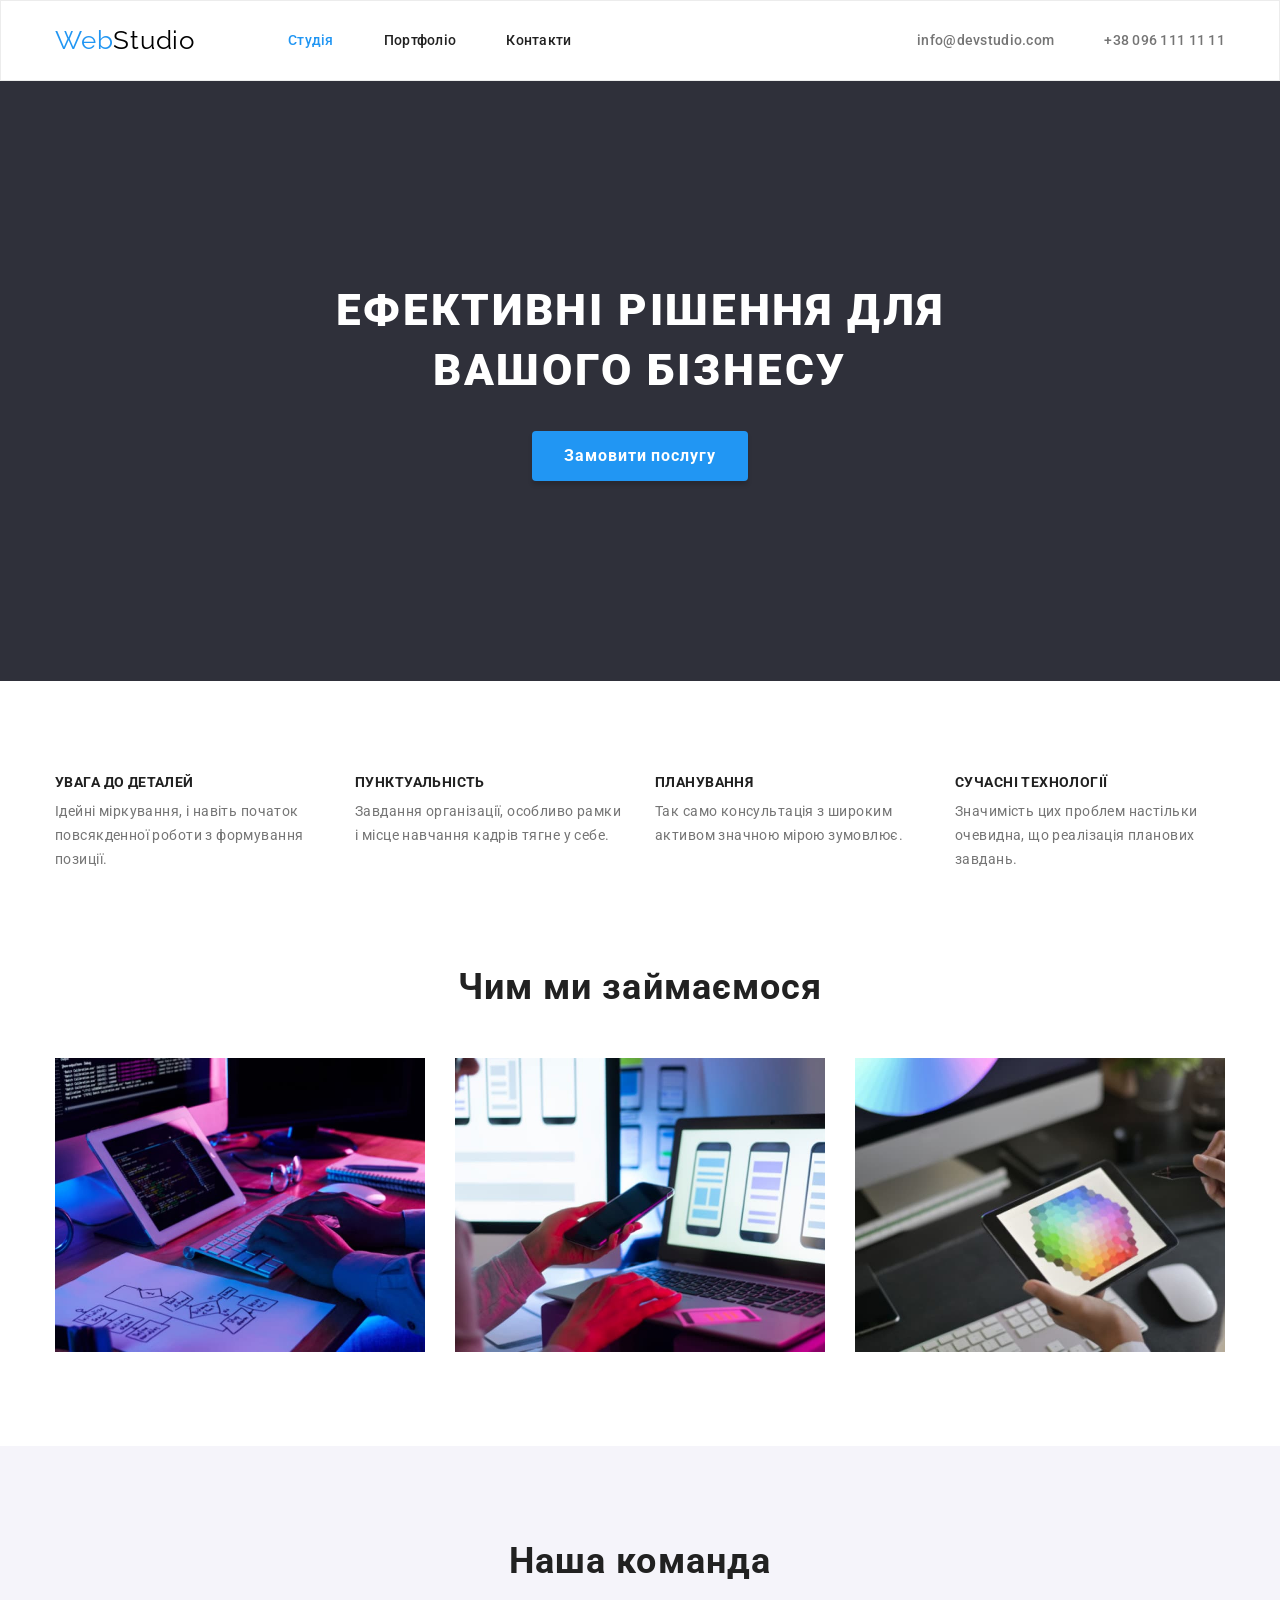
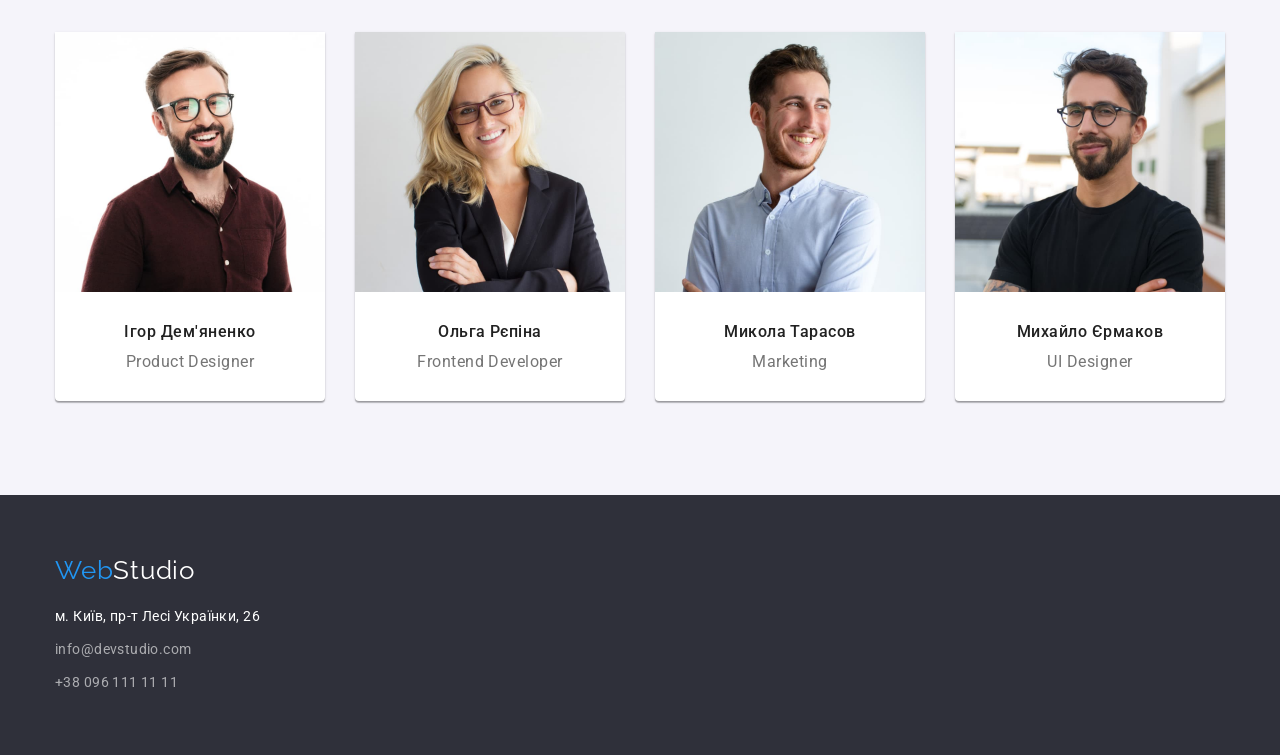
==== index.html @ b90a3a2a "did homework #3" ====
<!DOCTYPE html>
<html lang="uk">
  <head>
    <meta charset="UTF-8" />
    <meta http-equiv="X-UA-Compatible" content="IE=edge" />
    <meta name="viewport" content="width=device-width, initial-scale=1.0" />
    <title>Домашнє завдання #3</title>
    <link
      href="https://fonts.googleapis.com/css2?family=Raleway:wght@700&family=Roboto:wght@400;500;700;900&display=swap"
      rel="stylesheet"
    />
    <link rel="stylesheet" href="https://cdn.jsdelivr.net/npm/modern-normalize@1.1.0/modern-normalize.min.css" />
    <link rel="stylesheet" href="./css/styles.css" />
  </head>

  <body>
    <header class="header">
      <div class="container">
        <nav class="header-nav">
          <a href="./index.html" class="logo"><span class="logo-part">Web</span>Studio</a>
          <ul class="list">
            <li><a href="./index.html" class="link current">Студія</a></li>
            <li><a href="./portfolio.html" class="link">Портфоліо</a></li>
            <li><a href="#" class="link">Контакти</a></li>
          </ul>
        </nav>
        <ul class="header-contacts list">
          <li>
            <a href="mailto:info@devstudio.com" class="link">info@devstudio.com</a>
          </li>
          <li><a href="tel:+380961111111" class="link">+38 096 111 11 11</a></li>
        </ul>
      </div>
    </header>

    <main>
      <section class="hero">
        <h1 class="hero-title">Ефективні рішення для вашого бізнесу</h1>
        <button type="button" class="button">Замовити послугу</button>
      </section>

      <section class="section advantages-block">
        <div class="container">
          <h2 class="section-title visually-hidden">Наші переваги</h2>
          <ul class="list">
            <li>
              <h3 class="title">Увага до деталей</h3>
              <p class="text">Ідейні міркування, і навіть початок повсякденної роботи з формування позиції.</p>
            </li>
            <li>
              <h3 class="title">Пунктуальність</h3>
              <p class="text">Завдання організації, особливо рамки і місце навчання кадрів тягне у себе.</p>
            </li>
            <li>
              <h3 class="title">Планування</h3>
              <p class="text">Так само консультація з широким активом значною мірою зумовлює.</p>
            </li>
            <li>
              <h3 class="title">Сучасні технології</h3>
              <p class="text">Значимість цих проблем настільки очевидна, що реалізація планових завдань.</p>
            </li>
          </ul>
        </div>
      </section>

      <section class="section work-examples">
        <div class="container">
          <h2 class="section-title">Чим ми займаємося</h2>
          <ul class="list">
            <li>
              <img src="./images/image1.jpg" alt="Програміст працює за своїм робочим столом" width="370" />
            </li>
            <li>
              <img
                src="./images/image2.jpg"
                alt="Дизайнер мобільних додатків розробляє мобільний інтерфейс"
                width="370"
              />
            </li>
            <li>
              <img src="./images/image3.jpg" alt="Веб дизайнер працює з палітрою кольорів" width="370" />
            </li>
          </ul>
        </div>
      </section>

      <section class="section team-block">
        <div class="container">
          <h2 class="section-title">Наша команда</h2>
          <ul class="list">
            <li class="block">
              <img src="./images/image4.jpg" alt="Усміхнений чоловік в окулярах" width="270" />
              <h3 class="title">Ігор Дем'яненко</h3>
              <p class="text" lang="en">Product Designer</p>
            </li>
            <li class="block">
              <img src="./images/image5.jpg" alt="Усміхнена жінка в окулярах" width="270" />
              <h3 class="title">Ольга Рєпіна</h3>
              <p class="text" lang="en">Frontend Developer</p>
            </li>
            <li class="block">
              <img src="./images/image6.jpg" alt="Усміхнений чоловік" width="270" />
              <h3 class="title">Микола Тарасов</h3>
              <p class="text" lang="en">Marketing</p>
            </li>
            <li class="block">
              <img src="./images/image7.jpg" alt="Усміхнений чоловік в окулярах" width="270" />
              <h3 class="title">Михайло Єрмаков</h3>
              <p class="text" lang="en">UI Designer</p>
            </li>
          </ul>
        </div>
      </section>
    </main>

    <footer class="footer">
      <div class="container">
        <a href="./index.html" class="logo"><span class="logo-part">Web</span>Studio</a>
        <address>
          <ul class="footer-contacts list">
            <li class="item">
              <a
                href="https://goo.gl/maps/CPtrU1FHBa2aNyZL9"
                target="_blank"
                rel="noopener noreferrer nofollow"
                class="link location"
                >м. Київ, пр-т Лесі Українки, 26</a
              >
            </li>
            <li class="item">
              <a href="mailto:info@devstudio.com" class="link">info@devstudio.com</a>
            </li>
            <li class="item">
              <a href="tel:+380961111111" class="link">+38 096 111 11 11</a>
            </li>
          </ul>
        </address>
      </div>
    </footer>
  </body>
</html>
---- css/styles.css ----
/* 
font-family: 'Raleway', sans-serif;
font-family: 'Roboto', sans-serif;
*/

/* main section */

:root {
  --primary-txt-color: #757575;
  --secondary-txt-color: #212121;
  --tertiary-txt-color: #ffffff;
  --special-txt-color: rgba(255, 255, 255, 0.6);
  --accent-color: #2196f3;
  --logo-color: #000000;
  --primary-bkgd-color: #ffffff;
  --secondary-bkgd-color: #2f303a;
  --tertiary-bkgd-color: #f5f4fa;
}

p,
h1,
h2,
h3,
h4,
h5,
h6 {
  margin: 0;
}
ul,
ol {
  margin: 0;
  padding-left: 0;
}

address {
  font-style: normal;
}

img {
  display: block;
}

body {
  color: var(--primary-txt-color);
  background-color: var(--primary-bkgd-color);
  font-family: "Roboto", sans-serif;
}

.container {
  width: 1200px;
  padding-left: 15px;
  padding-right: 15px;
  margin: 0 auto;
  /* outline: 2px solid red; */
}

.list {
  list-style: none;
}

.visually-hidden {
  position: absolute;
  white-space: nowrap;
  width: 1px;
  height: 1px;
  overflow: hidden;
  border: 0;
  padding: 0;
  clip: rect(0 0 0 0);
  clip-path: inset(50%);
  margin: -1px;
}

/* header */

.header {
  padding-top: 24px;
  padding-bottom: 24px;
  border: 1px solid #ececec;
}

.header .container {
  display: flex;
  justify-content: space-between;
  align-items: center;
}

.header-nav {
  display: flex;
  align-items: center;
}

.header-nav .list {
  display: flex;
  gap: 50px;
}

.header-contacts {
  display: flex;
  gap: 50px;
}

.header .logo {
  color: var(--logo-color);
  margin-right: 93px;
}

.header .link {
  font-weight: 500;
  font-size: 14px;
  line-height: 1.14;
  letter-spacing: 0.02em;
}

.header-contacts .link {
  color: var(--primary-txt-color);
}

/* index.html main */

.section-title {
  color: var(--secondary-txt-color);
  font-weight: 700;
  font-size: 36px;
  line-height: 1.17;
  text-align: center;
  letter-spacing: 0.03em;
}

/* hero */

.hero {
  background-color: var(--secondary-bkgd-color);
  text-align: center;
  padding: 200px 15px;
}

.hero-title {
  color: var(--tertiary-txt-color);
  font-weight: 900;
  font-size: 44px;
  line-height: 1.36;
  letter-spacing: 0.06em;
  text-transform: uppercase;
  width: 696px;
  margin: 0 auto 30px;
}

.hero .button {
  color: var(--tertiary-txt-color);
  background-color: var(--accent-color);
  font-weight: 700;
  font-size: 16px;
  line-height: 1.87;
  letter-spacing: 0.06em;
  box-shadow: 0px 4px 4px rgba(0, 0, 0, 0.15);
  padding: 10px 32px;
}

/* advantages */

.advantages-block {
  padding: 94px 0;
}

.advantages-block .list {
  display: flex;
  justify-content: space-between;
}

.advantages-block .title {
  color: var(--secondary-txt-color);
  font-weight: 700;
  font-size: 14px;
  line-height: 1.14;
  letter-spacing: 0.03em;
  text-transform: uppercase;
  margin-bottom: 10px;
}

.advantages-block .text {
  font-size: 14px;
  line-height: 1.71;
  letter-spacing: 0.03em;
  width: 270px;
}

/* work-examles */

.work-examples {
  padding-bottom: 94px;
}

.work-examples .section-title {
  margin-bottom: 50px;
}

.work-examples .list {
  display: flex;
  gap: 30px;
}

/* team-block */

.team-block {
  background-color: var(--tertiary-bkgd-color);
  padding: 94px 0;
}

.team-block .section-title {
  margin-bottom: 50px;
}

.team-block .list {
  display: flex;
  gap: 30px;
}

.team-block img {
  margin-bottom: 30px;
}

.team-block .block {
  background-color: var(--primary-bkgd-color);
  box-shadow: 0px 1px 3px rgba(0, 0, 0, 0.12), 0px 1px 1px rgba(0, 0, 0, 0.14), 0px 2px 1px rgba(0, 0, 0, 0.2);
  border-radius: 0px 0px 4px 4px;
  padding-bottom: 30px;
}

.team-block .title {
  color: var(--secondary-txt-color);
  font-weight: 500;
  font-size: 16px;
  line-height: 1.19;
  text-align: center;
  letter-spacing: 0.03em;
  margin-bottom: 10px;
}

.team-block .text {
  font-size: 16px;
  line-height: 1.19;
  text-align: center;
  letter-spacing: 0.03em;
}

/* portfolio.html main */

.portfolio {
  padding: 94px 0;
}

.portfolio .portfolio-filter {
  display: flex;
  justify-content: center;
  gap: 8px;
  margin-bottom: 50px;
}

.portfolio-filter .button {
  font-weight: 500;
  font-size: 16px;
  line-height: 1.6;
  text-align: center;
  letter-spacing: 0.03em;
  padding: 6px 22px;
}

.portfolio-filter .current {
  padding: 6px 25px;
}

.portfolio-filter .current,
.portfolio-filter .button:focus,
.portfolio-filter .button:hover {
  box-shadow: 0px 3px 1px rgba(0, 0, 0, 0.1), 0px 1px 2px rgba(0, 0, 0, 0.08), 0px 2px 2px rgba(0, 0, 0, 0.12);
}

.projects-list {
  display: flex;
  flex-wrap: wrap;
  gap: 30px;
}

.projects-list .card-bottom {
  padding: 20px 24px;
  border-right: 1px solid #eeeeee;
  border-bottom: 1px solid #eeeeee;
  border-left: 1px solid #eeeeee;
}

.projects-list .title {
  color: var(--secondary-txt-color);
  font-weight: 700;
  font-size: 18px;
  line-height: 2;
  letter-spacing: 0.06em;
  margin-bottom: 4px;
}

.projects-list .text {
  font-size: 16px;
  line-height: 1.87;
  letter-spacing: 0.03em;
}

/* footer */

.footer {
  padding: 60px 0;
  background-color: #2f303a;
}

.footer .logo {
  display: inline-block;
  color: var(--tertiary-txt-color);
  margin-bottom: 20px;
}

.footer-contacts .item:not(:last-child) {
  margin-bottom: 9px;
}

.footer-contacts .link {
  color: var(--special-txt-color);
  font-size: 14px;
  line-height: 1.71;
  letter-spacing: 0.03em;
}

.link.location {
  color: var(--tertiary-txt-color);
}

/* links */

.link {
  color: var(--secondary-txt-color);
  text-decoration: none;
}

.link:hover,
.link:focus,
.link.current {
  color: var(--accent-color);
}

/* logo */

.logo {
  font-family: "Raleway", sans-serif;
  text-decoration: none;
  font-size: 26px;
  line-height: 1.19;
  letter-spacing: 0.03em;
}

.logo-part {
  color: var(--accent-color);
}

/* buttons */

.button {
  font-family: "Roboto", sans-serif;
  color: var(--secondary-txt-color);
  background-color: var(--tertiary-bkgd-color);
  border-style: none;
  cursor: pointer;
  border-radius: 4px;
}

.button:hover,
.button:focus,
.button.current {
  color: var(--tertiary-txt-color);
  background-color: var(--accent-color);
}
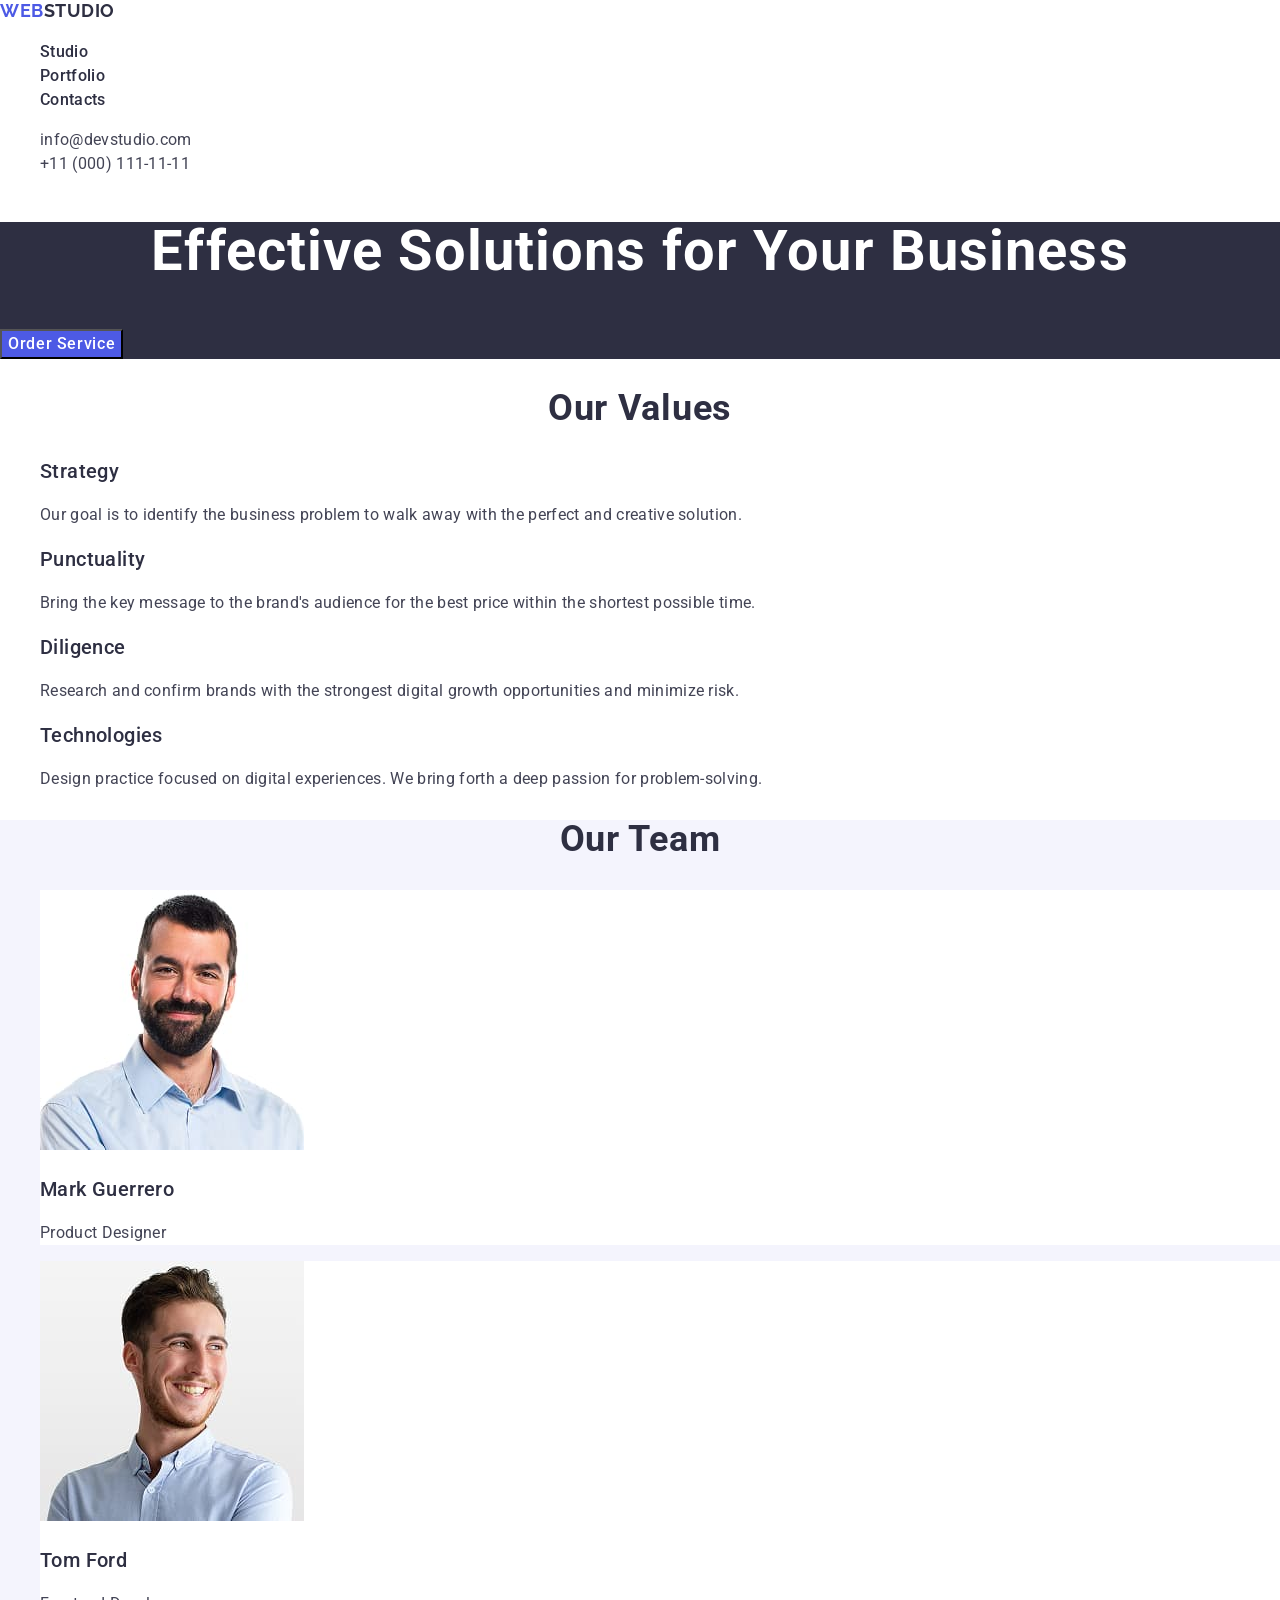
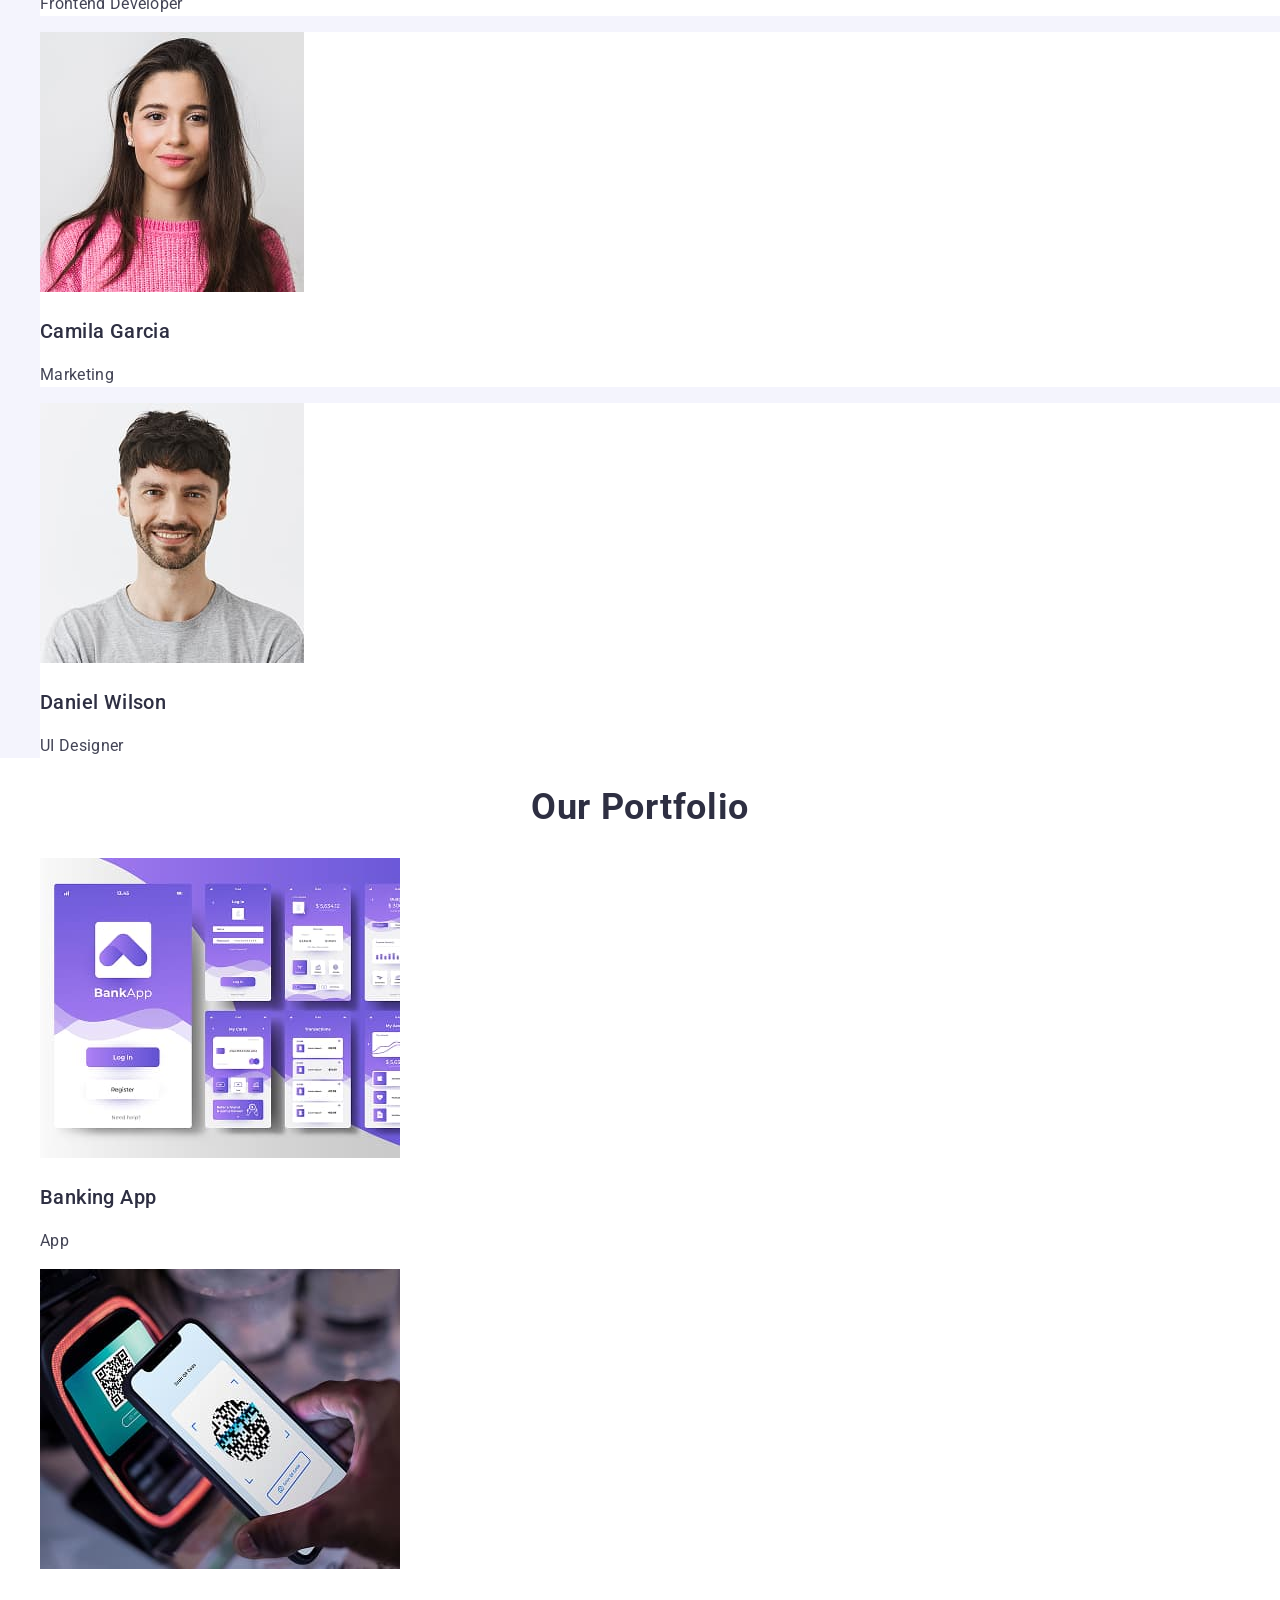
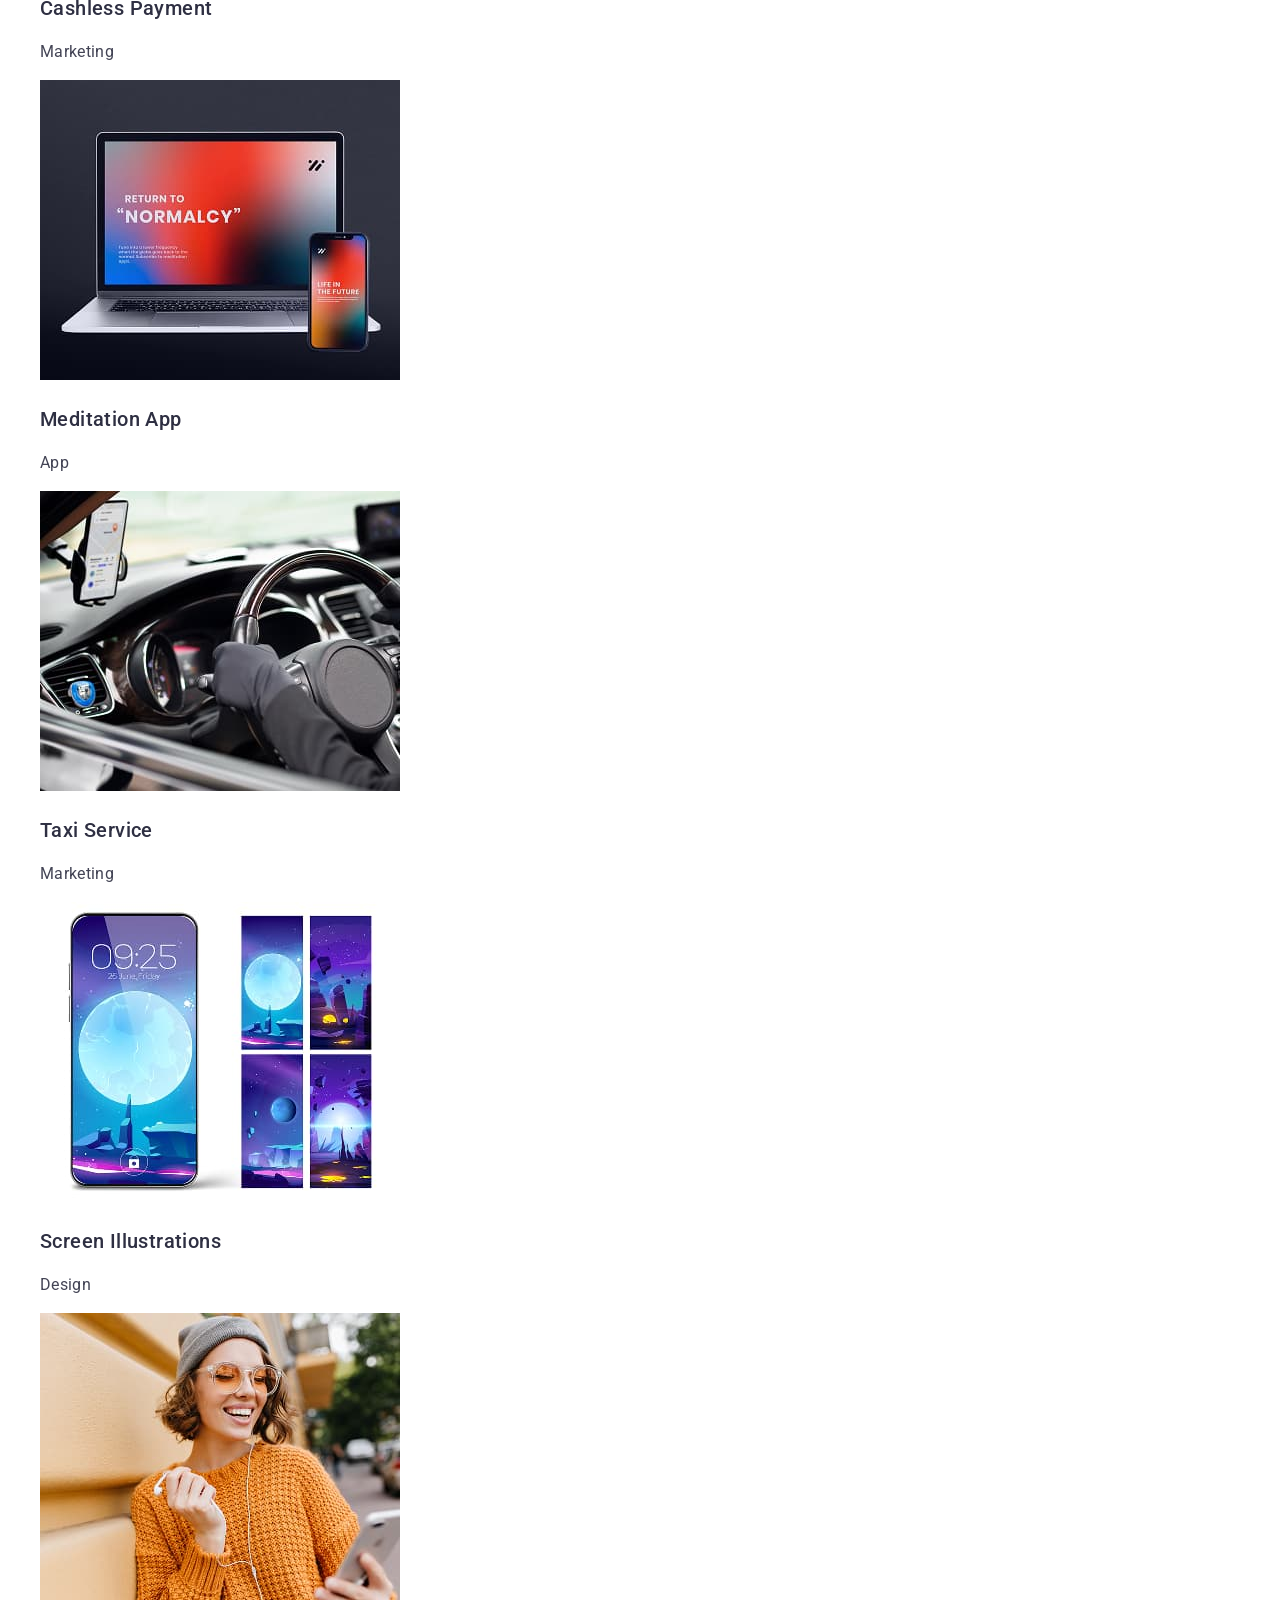
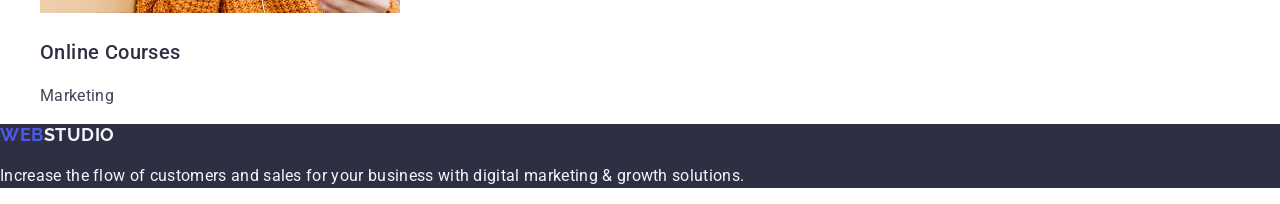
==== commit 91a29dd1: "clone hw-02" ====
--- a/index.html
+++ b/index.html
@@ -1,141 +1,134 @@
 <!DOCTYPE html>
-<html lang="uk">
-  <head>
-    <meta charset="UTF-8" />
-    <meta http-equiv="X-UA-Compatible" content="IE=edge" />
-    <meta name="viewport" content="width=device-width, initial-scale=1.0" />
-    <title>Домашнє завдання #3</title>
-    <link
-      href="https://fonts.googleapis.com/css2?family=Raleway:wght@700&family=Roboto:wght@400;500;700;900&display=swap"
-      rel="stylesheet"
-    />
-    <link rel="stylesheet" href="https://cdn.jsdelivr.net/npm/modern-normalize@1.1.0/modern-normalize.min.css" />
-    <link rel="stylesheet" href="./css/styles.css" />
-  </head>
+<html lang="en">
+<head>
+    <meta charset="UTF-8">
+    <meta name="viewport" content="width=device-width, initial-scale=1.0">
+    <link rel="preconnect" href="https://fonts.googleapis.com">
+    <link rel="preconnect" href="https://fonts.gstatic.com" crossorigin>
+    <link href="https://fonts.googleapis.com/css2?family=Raleway:wght@700&family=Roboto:wght@100..900&display=swap" rel="stylesheet">
+    <link rel="stylesheet" href="https://cdnjs.cloudflare.com/ajax/libs/modern-normalize/1.1.0/modern-normalize.min.css">
+    <link rel="stylesheet" href="./css/styles.css">
+    <title>Homework #1</title>
+</head>
+<body>
 
-  <body>
     <header class="header">
-      <div class="container">
         <nav class="header-nav">
-          <a href="./index.html" class="logo"><span class="logo-part">Web</span>Studio</a>
-          <ul class="list">
-            <li><a href="./index.html" class="link current">Студія</a></li>
-            <li><a href="./portfolio.html" class="link">Портфоліо</a></li>
-            <li><a href="#" class="link">Контакти</a></li>
-          </ul>
+            <a href="./index.html" class="logo">Web<span class="logo-span">Studio</span></a>
+            <ul class="list">
+                <li class="list-item"><a href="./index.html" class="link">Studio</a></li>
+                <li class="list-item"><a href="" class="link">Portfolio</a></li>
+                <li class="list-item"><a href="" class="link">Contacts</a></li>
+            </ul>
         </nav>
-        <ul class="header-contacts list">
-          <li>
-            <a href="mailto:info@devstudio.com" class="link">info@devstudio.com</a>
-          </li>
-          <li><a href="tel:+380961111111" class="link">+38 096 111 11 11</a></li>
-        </ul>
-      </div>
+        <address class="header-address">
+            <ul class="list">
+                <li class="list-item"><a href="mailto:info@devstudio.com" class="link">info@devstudio.com</a></li>
+                <li class="list-item"><a href="tel:+110001111111" class="link">+11 (000) 111-11-11</a></li>
+            </ul>
+        </address>
     </header>
 
+
     <main>
-      <section class="hero">
-        <h1 class="hero-title">Ефективні рішення для вашого бізнесу</h1>
-        <button type="button" class="button">Замовити послугу</button>
-      </section>
 
-      <section class="section advantages-block">
-        <div class="container">
-          <h2 class="section-title visually-hidden">Наші переваги</h2>
-          <ul class="list">
-            <li>
-              <h3 class="title">Увага до деталей</h3>
-              <p class="text">Ідейні міркування, і навіть початок повсякденної роботи з формування позиції.</p>
-            </li>
-            <li>
-              <h3 class="title">Пунктуальність</h3>
-              <p class="text">Завдання організації, особливо рамки і місце навчання кадрів тягне у себе.</p>
-            </li>
-            <li>
-              <h3 class="title">Планування</h3>
-              <p class="text">Так само консультація з широким активом значною мірою зумовлює.</p>
-            </li>
-            <li>
-              <h3 class="title">Сучасні технології</h3>
-              <p class="text">Значимість цих проблем настільки очевидна, що реалізація планових завдань.</p>
-            </li>
-          </ul>
-        </div>
-      </section>
+        <section class="order-section">
+            <h1 class="main-title">Effective Solutions for Your Business</h1>
+            <button type="button" class="button">Order Service</button>
+        </section>
 
-      <section class="section work-examples">
-        <div class="container">
-          <h2 class="section-title">Чим ми займаємося</h2>
-          <ul class="list">
-            <li>
-              <img src="./images/image1.jpg" alt="Програміст працює за своїм робочим столом" width="370" />
-            </li>
-            <li>
-              <img
-                src="./images/image2.jpg"
-                alt="Дизайнер мобільних додатків розробляє мобільний інтерфейс"
-                width="370"
-              />
-            </li>
-            <li>
-              <img src="./images/image3.jpg" alt="Веб дизайнер працює з палітрою кольорів" width="370" />
-            </li>
-          </ul>
-        </div>
-      </section>
+        <section class="values-section">
+            <!-- will be hidden later -->
+            <h2 class="section-title">Our Values</h2>
+            <ul class="list">
+                <li class="list-item">
+                    <h3 class="sub-title">Strategy</h3>
+                    <p class="text">Our goal is to identify the business problem to walk away with the perfect and creative solution.</p>
+                </li>
+                <li class="list-item">
+                    <h3 class="sub-title">Punctuality</h3>
+                    <p class="text">Bring the key message to the brand's audience for the best price within the shortest possible time.</p>
+                </li>
+                <li class="list-item">
+                    <h3 class="sub-title">Diligence</h3>
+                    <p class="text">Research and confirm brands with the strongest digital growth opportunities and minimize risk.</p>
+                </li>
+                <li class="list-item">
+                    <h3 class="sub-title">Technologies</h3>
+                    <p class="text">Design practice focused on digital experiences. We bring forth a deep passion for problem-solving.</p>
+                </li>
+            </ul>
+        </section>
 
-      <section class="section team-block">
-        <div class="container">
-          <h2 class="section-title">Наша команда</h2>
-          <ul class="list">
-            <li class="block">
-              <img src="./images/image4.jpg" alt="Усміхнений чоловік в окулярах" width="270" />
-              <h3 class="title">Ігор Дем'яненко</h3>
-              <p class="text" lang="en">Product Designer</p>
-            </li>
-            <li class="block">
-              <img src="./images/image5.jpg" alt="Усміхнена жінка в окулярах" width="270" />
-              <h3 class="title">Ольга Рєпіна</h3>
-              <p class="text" lang="en">Frontend Developer</p>
-            </li>
-            <li class="block">
-              <img src="./images/image6.jpg" alt="Усміхнений чоловік" width="270" />
-              <h3 class="title">Микола Тарасов</h3>
-              <p class="text" lang="en">Marketing</p>
-            </li>
-            <li class="block">
-              <img src="./images/image7.jpg" alt="Усміхнений чоловік в окулярах" width="270" />
-              <h3 class="title">Михайло Єрмаков</h3>
-              <p class="text" lang="en">UI Designer</p>
-            </li>
-          </ul>
-        </div>
-      </section>
+        <section class="team-section">
+            <h2 class="section-title">Our Team</h2>
+            <ul class="list">
+                <li class="list-item">
+                    <img src="./images/mark-guerrero.jpg" alt="Mark Guerrero, Product Designer of the team" width="264">
+                    <h3 class="sub-title">Mark Guerrero</h3>
+                    <p class="text">Product Designer</p>
+                </li>
+                <li class="list-item">
+                    <img src="./images/tom-ford.jpg" alt="Tom Ford, Frontend Developer, smiling" width="264">
+                    <h3 class="sub-title">Tom Ford</h3>
+                    <p class="text">Frontend Developer</p>
+                </li>
+                <li class="list-item">
+                    <img src="./images/camila-garcia.jpg" alt="Camila Garcia, Marketing Specialist, wearing a pink sweater" width="264">
+                    <h3 class="sub-title">Camila Garcia</h3>
+                    <p class="text">Marketing</p>
+                </li>
+                <li class="list-item">
+                    <img src="./images/daniel-wilson.jpg" alt="Daniel Wilson, UI Designer, with short hair and a beard" width="264">
+                    <h3 class="sub-title">Daniel Wilson</h3>
+                    <p class="text">UI Designer</p>
+                </li>
+            </ul>
+        </section>
+
+        <section class="portfolio-section">
+            <h2 class="section-title">Our Portfolio</h2>
+            <ul class="list">
+                <li class="list-item">
+                    <img src="./images/banking-app.jpg" alt="Mobile banking app interface in purple tones" width="360">
+                    <h3 class="sub-title">Banking App</h3>
+                    <p class="text">App</p>
+                </li>
+                <li class="list-item">
+                    <img src="./images/cashless-payment.jpg" alt="Person making a payment using a QR code on a smartphone" width="360">
+                    <h3 class="sub-title">Cashless Payment</h3>
+                    <p class="text">Marketing</p>
+                </li>
+                <li class="list-item">
+                    <img src="./images/meditation-app.jpg" alt="Laptop and smartphone displaying a meditation app screen" width="360">
+                    <h3 class="sub-title">Meditation App</h3>
+                    <p class="text">App</p>
+                </li>
+                <li class="list-item">
+                    <img src="./images/taxi-service.jpg" alt="Gloved hand holding a car steering wheel with navigation on" width="360">
+                    <h3 class="sub-title">Taxi Service</h3>
+                    <p class="text">Marketing</p>
+                </li>
+                <li class="list-item">
+                    <img src="./images/screen-illustrations.jpg" alt="Futuristic moon-themed illustration on a smartphone screen" width="360">
+                    <h3 class="sub-title">Screen Illustrations</h3>
+                    <p class="text">Design</p>
+                </li>
+                <li class="list-item">
+                    <img src="./images/online-courses.jpg" alt="Smiling woman in glasses and a beanie listening to an online course outdoors" width="360">
+                    <h3 class="sub-title">Online Courses</h3>
+                    <p class="text">Marketing</p>
+                </li>
+            </ul>
+        </section>
+
     </main>
 
+
     <footer class="footer">
-      <div class="container">
-        <a href="./index.html" class="logo"><span class="logo-part">Web</span>Studio</a>
-        <address>
-          <ul class="footer-contacts list">
-            <li class="item">
-              <a
-                href="https://goo.gl/maps/CPtrU1FHBa2aNyZL9"
-                target="_blank"
-                rel="noopener noreferrer nofollow"
-                class="link location"
-                >м. Київ, пр-т Лесі Українки, 26</a
-              >
-            </li>
-            <li class="item">
-              <a href="mailto:info@devstudio.com" class="link">info@devstudio.com</a>
-            </li>
-            <li class="item">
-              <a href="tel:+380961111111" class="link">+38 096 111 11 11</a>
-            </li>
-          </ul>
-        </address>
-      </div>
+        <a href="./index.html" class="logo">Web<span class="logo-span">Studio</span></a>
+        <p class="text">Increase the flow of customers and sales for your business with digital marketing & growth solutions.</p>
     </footer>
-  </body>
-</html>
+
+</body>
+</html>
--- a/css/styles.css
+++ b/css/styles.css
@@ -1,378 +1,129 @@
-/* 
-font-family: 'Raleway', sans-serif;
-font-family: 'Roboto', sans-serif;
-*/
-
-/* main section */
-
 :root {
-  --primary-txt-color: #757575;
-  --secondary-txt-color: #212121;
-  --tertiary-txt-color: #ffffff;
-  --special-txt-color: rgba(255, 255, 255, 0.6);
-  --accent-color: #2196f3;
-  --logo-color: #000000;
-  --primary-bkgd-color: #ffffff;
-  --secondary-bkgd-color: #2f303a;
-  --tertiary-bkgd-color: #f5f4fa;
-}
-
-p,
-h1,
-h2,
-h3,
-h4,
-h5,
-h6 {
-  margin: 0;
-}
-ul,
-ol {
-  margin: 0;
-  padding-left: 0;
-}
-
-address {
-  font-style: normal;
-}
-
-img {
-  display: block;
+    --primaryBrandColor: #4D5AE5;
+    --pressedStateColor: #404BBF;
+    --darkColor: #2E2F42;
+    --successColor: #31D0AA;
+    --textColor: #434455;
+    --subtleTextColor: #8E8F99;
+    --accentColor: #E7E9FC;
+    --lightColor: #F4F4FD;
+    --modalOverlayColor: #2E2F4266;
+    --heroBackgroundColor: #2E2F42B2;
+    --whiteBackgroundColor: #FFFFFF;
+    --modalBackgroundColor: #FCFCFC;
 }
 
 body {
-  color: var(--primary-txt-color);
-  background-color: var(--primary-bkgd-color);
-  font-family: "Roboto", sans-serif;
+    font-family: "Roboto", sans-serif;
+    color: var(--textColor);
+    background-color: var(--whiteBackgroundColor);
+    font-size: 16px;
+    line-height: 1.5;
+    letter-spacing: 0.02em;
 }
 
-.container {
-  width: 1200px;
-  padding-left: 15px;
-  padding-right: 15px;
-  margin: 0 auto;
-  /* outline: 2px solid red; */
+ul, ol {
+    list-style-type: none;
 }
 
-.list {
-  list-style: none;
+a {
+    color: inherit;
+    text-decoration: none;
 }
 
-.visually-hidden {
-  position: absolute;
-  white-space: nowrap;
-  width: 1px;
-  height: 1px;
-  overflow: hidden;
-  border: 0;
-  padding: 0;
-  clip: rect(0 0 0 0);
-  clip-path: inset(50%);
-  margin: -1px;
+.logo {
+    color: var(--primaryBrandColor);
+    font-family: "Raleway", sans-serif;
+    font-weight: 700;
+    font-size: 18px;
+    line-height: 1.17;
+    text-transform: uppercase;
+    letter-spacing: 0.03em;
 }
 
-/* header */
-
-.header {
-  padding-top: 24px;
-  padding-bottom: 24px;
-  border: 1px solid #ececec;
+.logo-span {
+    color: var(--darkColor);
 }
 
-.header .container {
-  display: flex;
-  justify-content: space-between;
-  align-items: center;
+.text {
+    font-size: 16px;
+    letter-spacing: 0.02em
 }
 
-.header-nav {
-  display: flex;
-  align-items: center;
+.header .link:hover, 
+.header .link:focus {
+    color: var(--pressedStateColor);
+}
+
+.header-address {
+    font-style: normal;
+}
+
+.main-title {
+    color: var(--whiteBackgroundColor);
+    font-weight: 700;
+    font-size: 56px;
+    line-height: 1.07;
+    letter-spacing: 0.02em;
+    text-align: center;
+}
+
+.section-title {
+    color: var(--darkColor);
+    font-weight: 700;
+    font-size: 36px;
+    line-height: 1.11;
+    letter-spacing: 0.02em;
+    text-align: center;
+    text-transform: capitalize;
+}
+
+.sub-title {
+    color: var(--darkColor);
+    font-weight: 500;
+    font-size: 20px;
+    line-height: 1.2;
+    letter-spacing: 0.02em;
+    text-transform: capitalize;
 }
 
 .header-nav .list {
-  display: flex;
-  gap: 50px;
+    color: var(--darkColor);
+    font-weight: 500;
 }
 
-.header-contacts {
-  display: flex;
-  gap: 50px;
+.order-section {
+    background-color: var(--darkColor);
 }
 
-.header .logo {
-  color: var(--logo-color);
-  margin-right: 93px;
+.order-section .button {
+    color: var(--whiteBackgroundColor);
+    background-color: var(--primaryBrandColor);
+    font-weight: 500;
+    line-height: 1.5;
+    letter-spacing: 0.04em;
+    vertical-align: middle;
+    cursor: pointer;
 }
 
-.header .link {
-  font-weight: 500;
-  font-size: 14px;
-  line-height: 1.14;
-  letter-spacing: 0.02em;
+.order-section .button:hover, 
+.order-section .button:focus {
+    background-color: var(--pressedStateColor);
 }
 
-.header-contacts .link {
-  color: var(--primary-txt-color);
+.team-section {
+    background-color: var(--lightColor);
 }
 
-/* index.html main */
-
-.section-title {
-  color: var(--secondary-txt-color);
-  font-weight: 700;
-  font-size: 36px;
-  line-height: 1.17;
-  text-align: center;
-  letter-spacing: 0.03em;
+.team-section .list-item {
+    background-color: var(--whiteBackgroundColor);
 }
 
-/* hero */
-
-.hero {
-  background-color: var(--secondary-bkgd-color);
-  text-align: center;
-  padding: 200px 15px;
+.footer {
+    color: var(--lightColor);
+    background-color: var(--darkColor);
 }
 
-.hero-title {
-  color: var(--tertiary-txt-color);
-  font-weight: 900;
-  font-size: 44px;
-  line-height: 1.36;
-  letter-spacing: 0.06em;
-  text-transform: uppercase;
-  width: 696px;
-  margin: 0 auto 30px;
-}
-
-.hero .button {
-  color: var(--tertiary-txt-color);
-  background-color: var(--accent-color);
-  font-weight: 700;
-  font-size: 16px;
-  line-height: 1.87;
-  letter-spacing: 0.06em;
-  box-shadow: 0px 4px 4px rgba(0, 0, 0, 0.15);
-  padding: 10px 32px;
-}
-
-/* advantages */
-
-.advantages-block {
-  padding: 94px 0;
-}
-
-.advantages-block .list {
-  display: flex;
-  justify-content: space-between;
-}
-
-.advantages-block .title {
-  color: var(--secondary-txt-color);
-  font-weight: 700;
-  font-size: 14px;
-  line-height: 1.14;
-  letter-spacing: 0.03em;
-  text-transform: uppercase;
-  margin-bottom: 10px;
-}
-
-.advantages-block .text {
-  font-size: 14px;
-  line-height: 1.71;
-  letter-spacing: 0.03em;
-  width: 270px;
-}
-
-/* work-examles */
-
-.work-examples {
-  padding-bottom: 94px;
-}
-
-.work-examples .section-title {
-  margin-bottom: 50px;
-}
-
-.work-examples .list {
-  display: flex;
-  gap: 30px;
-}
-
-/* team-block */
-
-.team-block {
-  background-color: var(--tertiary-bkgd-color);
-  padding: 94px 0;
-}
-
-.team-block .section-title {
-  margin-bottom: 50px;
-}
-
-.team-block .list {
-  display: flex;
-  gap: 30px;
-}
-
-.team-block img {
-  margin-bottom: 30px;
-}
-
-.team-block .block {
-  background-color: var(--primary-bkgd-color);
-  box-shadow: 0px 1px 3px rgba(0, 0, 0, 0.12), 0px 1px 1px rgba(0, 0, 0, 0.14), 0px 2px 1px rgba(0, 0, 0, 0.2);
-  border-radius: 0px 0px 4px 4px;
-  padding-bottom: 30px;
-}
-
-.team-block .title {
-  color: var(--secondary-txt-color);
-  font-weight: 500;
-  font-size: 16px;
-  line-height: 1.19;
-  text-align: center;
-  letter-spacing: 0.03em;
-  margin-bottom: 10px;
-}
-
-.team-block .text {
-  font-size: 16px;
-  line-height: 1.19;
-  text-align: center;
-  letter-spacing: 0.03em;
-}
-
-/* portfolio.html main */
-
-.portfolio {
-  padding: 94px 0;
-}
-
-.portfolio .portfolio-filter {
-  display: flex;
-  justify-content: center;
-  gap: 8px;
-  margin-bottom: 50px;
-}
-
-.portfolio-filter .button {
-  font-weight: 500;
-  font-size: 16px;
-  line-height: 1.6;
-  text-align: center;
-  letter-spacing: 0.03em;
-  padding: 6px 22px;
-}
-
-.portfolio-filter .current {
-  padding: 6px 25px;
-}
-
-.portfolio-filter .current,
-.portfolio-filter .button:focus,
-.portfolio-filter .button:hover {
-  box-shadow: 0px 3px 1px rgba(0, 0, 0, 0.1), 0px 1px 2px rgba(0, 0, 0, 0.08), 0px 2px 2px rgba(0, 0, 0, 0.12);
-}
-
-.projects-list {
-  display: flex;
-  flex-wrap: wrap;
-  gap: 30px;
-}
-
-.projects-list .card-bottom {
-  padding: 20px 24px;
-  border-right: 1px solid #eeeeee;
-  border-bottom: 1px solid #eeeeee;
-  border-left: 1px solid #eeeeee;
-}
-
-.projects-list .title {
-  color: var(--secondary-txt-color);
-  font-weight: 700;
-  font-size: 18px;
-  line-height: 2;
-  letter-spacing: 0.06em;
-  margin-bottom: 4px;
-}
-
-.projects-list .text {
-  font-size: 16px;
-  line-height: 1.87;
-  letter-spacing: 0.03em;
-}
-
-/* footer */
-
-.footer {
-  padding: 60px 0;
-  background-color: #2f303a;
-}
-
-.footer .logo {
-  display: inline-block;
-  color: var(--tertiary-txt-color);
-  margin-bottom: 20px;
-}
-
-.footer-contacts .item:not(:last-child) {
-  margin-bottom: 9px;
-}
-
-.footer-contacts .link {
-  color: var(--special-txt-color);
-  font-size: 14px;
-  line-height: 1.71;
-  letter-spacing: 0.03em;
-}
-
-.link.location {
-  color: var(--tertiary-txt-color);
-}
-
-/* links */
-
-.link {
-  color: var(--secondary-txt-color);
-  text-decoration: none;
-}
-
-.link:hover,
-.link:focus,
-.link.current {
-  color: var(--accent-color);
-}
-
-/* logo */
-
-.logo {
-  font-family: "Raleway", sans-serif;
-  text-decoration: none;
-  font-size: 26px;
-  line-height: 1.19;
-  letter-spacing: 0.03em;
-}
-
-.logo-part {
-  color: var(--accent-color);
-}
-
-/* buttons */
-
-.button {
-  font-family: "Roboto", sans-serif;
-  color: var(--secondary-txt-color);
-  background-color: var(--tertiary-bkgd-color);
-  border-style: none;
-  cursor: pointer;
-  border-radius: 4px;
-}
-
-.button:hover,
-.button:focus,
-.button.current {
-  color: var(--tertiary-txt-color);
-  background-color: var(--accent-color);
-}
+.footer .logo-span {
+    color: var(--lightColor);
+}
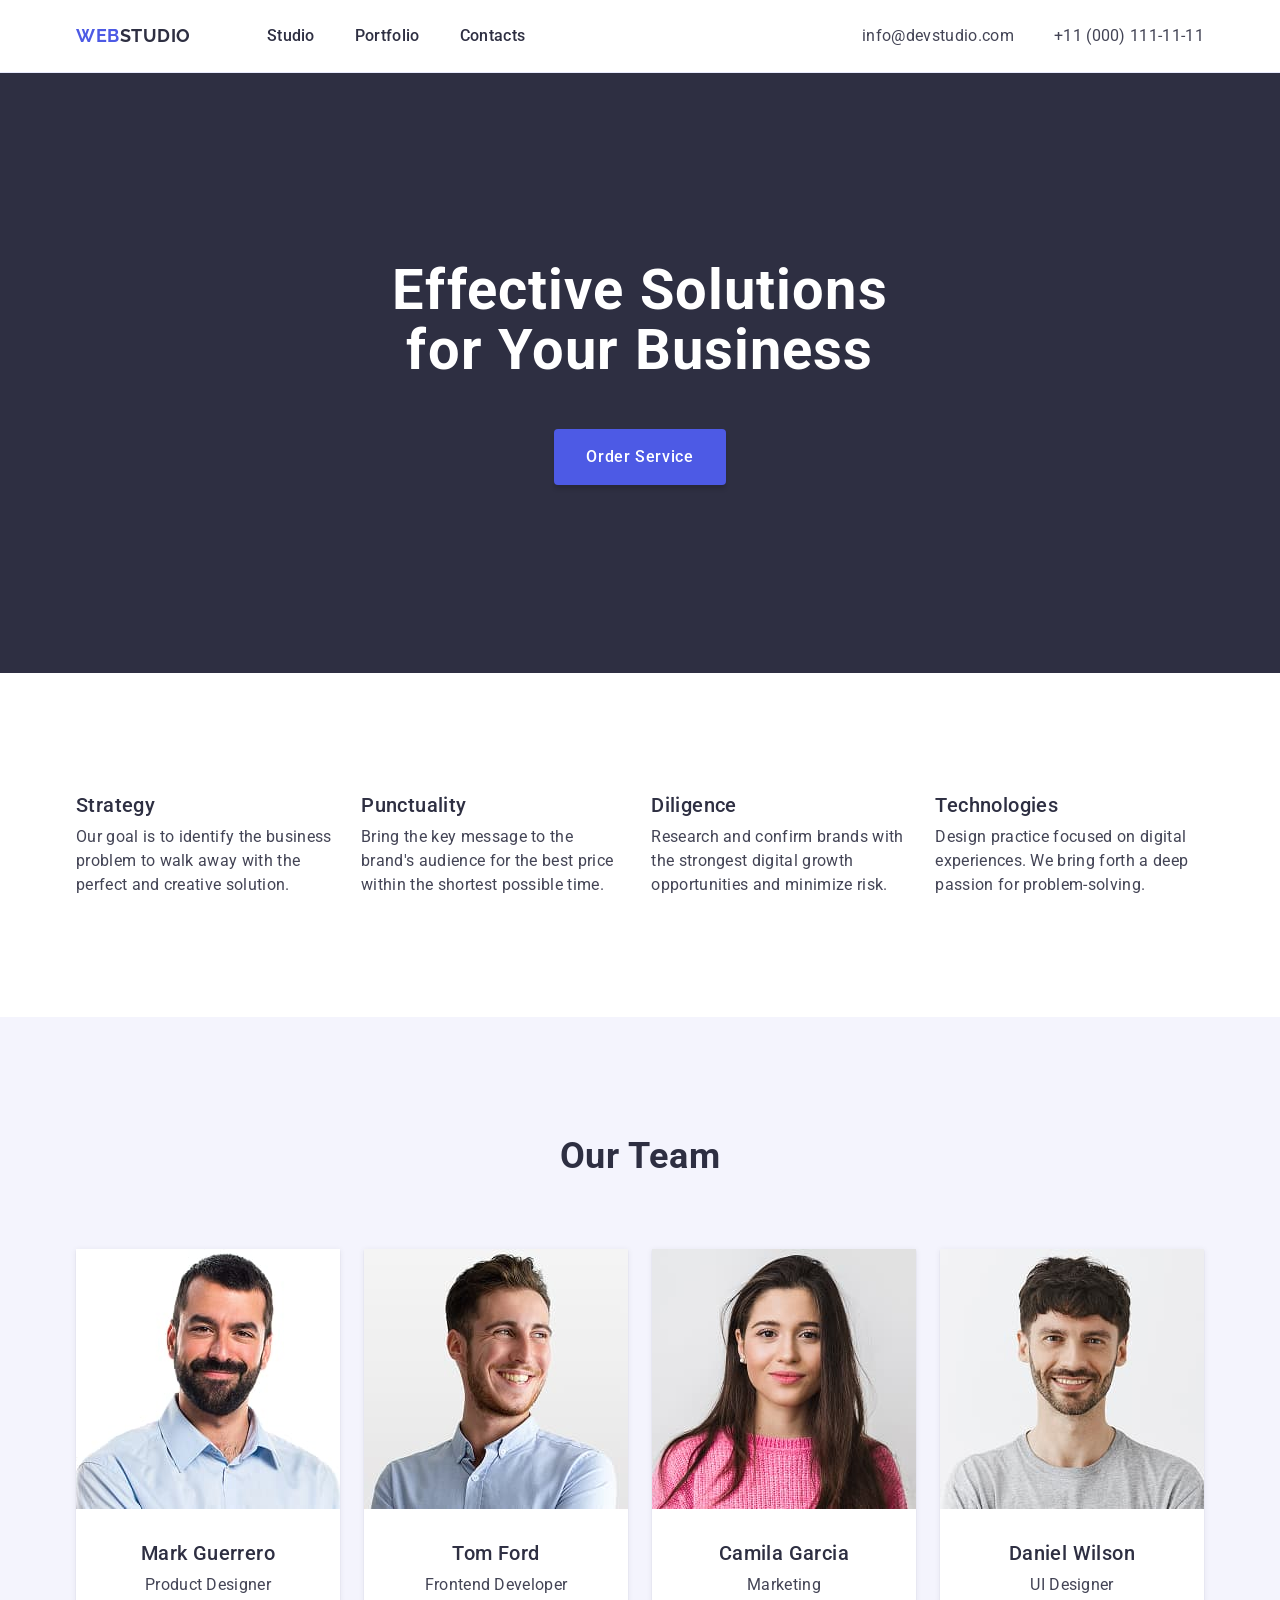
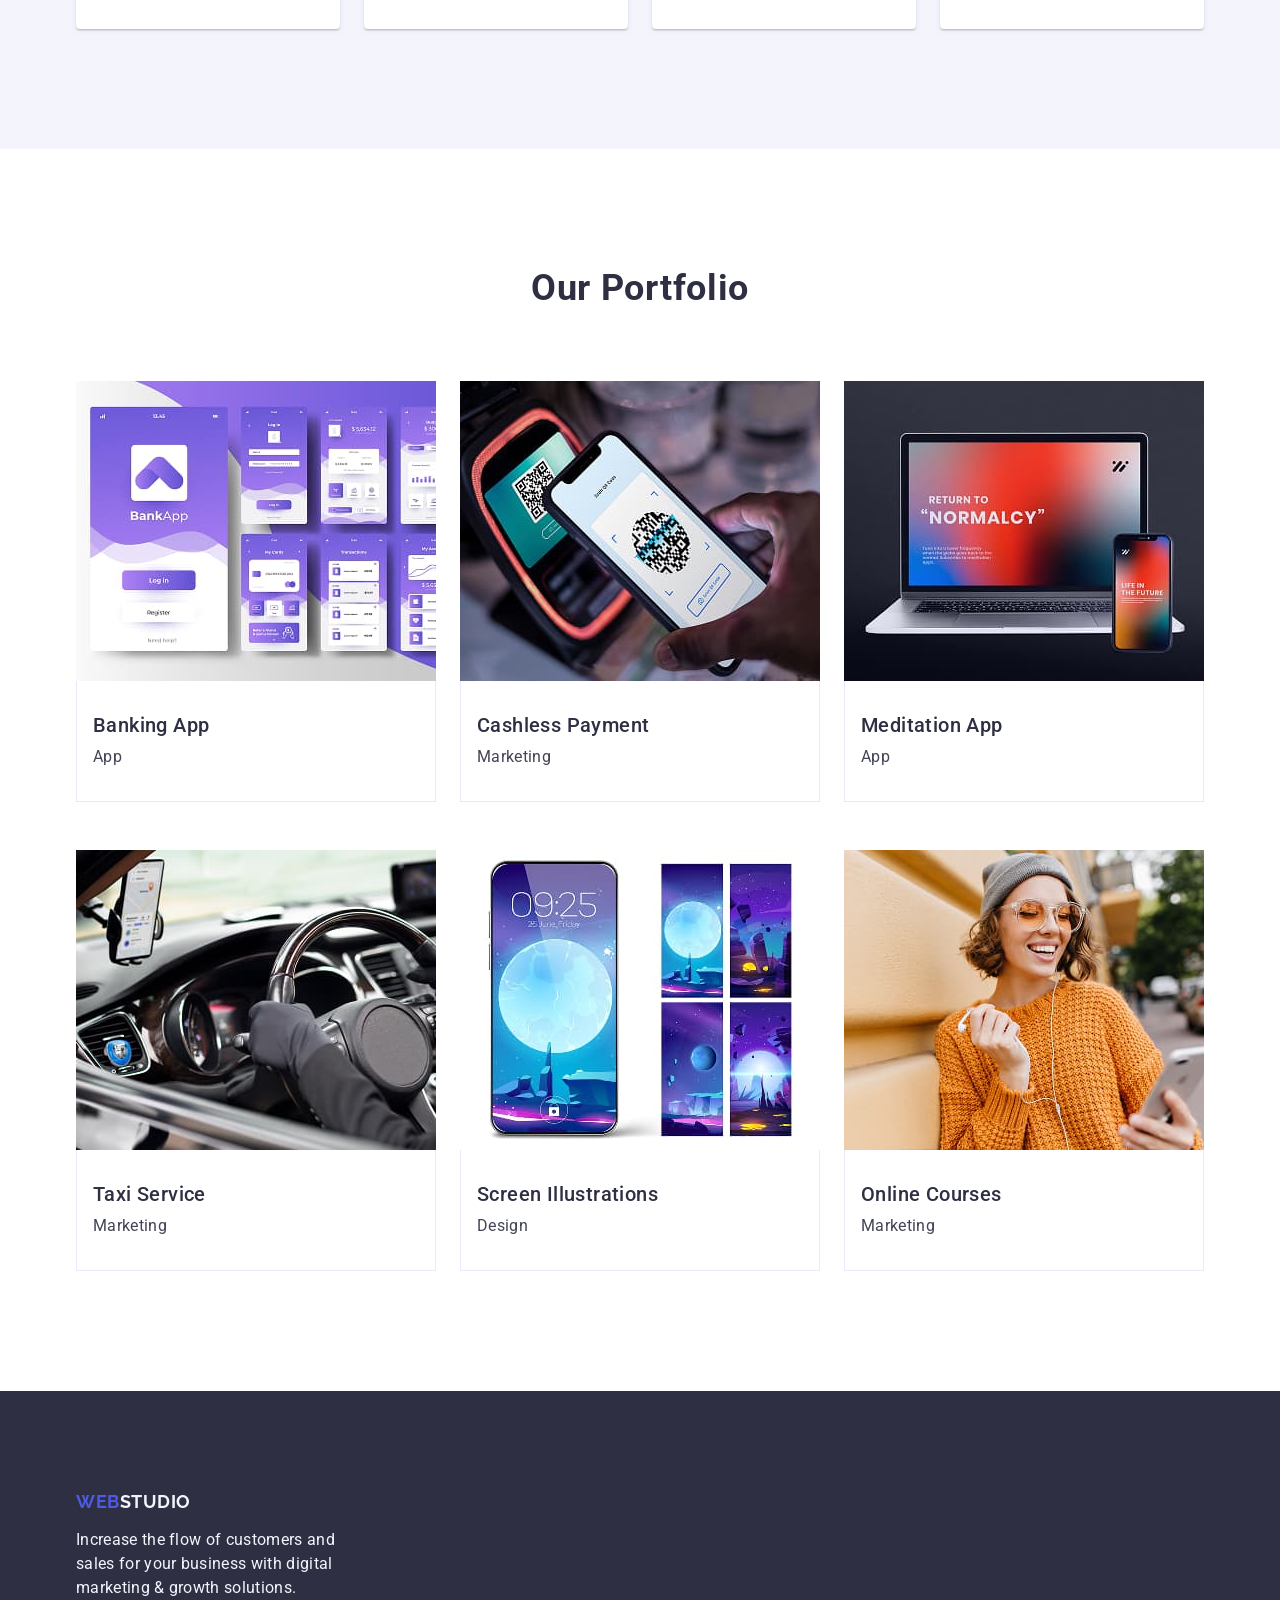
==== commit 835d4c96: "hw-03" ====
--- a/index.html
+++ b/index.html
@@ -13,121 +13,153 @@
 <body>
 
     <header class="header">
-        <nav class="header-nav">
-            <a href="./index.html" class="logo">Web<span class="logo-span">Studio</span></a>
-            <ul class="list">
-                <li class="list-item"><a href="./index.html" class="link">Studio</a></li>
-                <li class="list-item"><a href="" class="link">Portfolio</a></li>
-                <li class="list-item"><a href="" class="link">Contacts</a></li>
-            </ul>
-        </nav>
-        <address class="header-address">
-            <ul class="list">
-                <li class="list-item"><a href="mailto:info@devstudio.com" class="link">info@devstudio.com</a></li>
-                <li class="list-item"><a href="tel:+110001111111" class="link">+11 (000) 111-11-11</a></li>
-            </ul>
-        </address>
+        <div class="container">
+            <nav class="header-nav">
+                <a href="./index.html" class="logo">Web<span class="logo-span">Studio</span></a>
+                <ul class="header-nav-list list">
+                    <li class="list-item"><a href="./index.html" class="link">Studio</a></li>
+                    <li class="list-item"><a href="" class="link">Portfolio</a></li>
+                    <li class="list-item"><a href="" class="link">Contacts</a></li>
+                </ul>
+            </nav>
+            <address class="header-address">
+                <ul class="header-address-list list">
+                    <li class="list-item"><a href="mailto:info@devstudio.com" class="link">info@devstudio.com</a></li>
+                    <li class="list-item"><a href="tel:+110001111111" class="link">+11 (000) 111-11-11</a></li>
+                </ul>
+            </address>
+        </div>
     </header>
 
 
     <main>
 
         <section class="order-section">
-            <h1 class="main-title">Effective Solutions for Your Business</h1>
-            <button type="button" class="button">Order Service</button>
+            <div class="container">
+                <h1 class="main-title">Effective Solutions for Your Business</h1>
+                <button type="button" class="button">Order Service</button>
+            </div>
         </section>
 
         <section class="values-section">
-            <!-- will be hidden later -->
-            <h2 class="section-title">Our Values</h2>
-            <ul class="list">
-                <li class="list-item">
-                    <h3 class="sub-title">Strategy</h3>
-                    <p class="text">Our goal is to identify the business problem to walk away with the perfect and creative solution.</p>
-                </li>
-                <li class="list-item">
-                    <h3 class="sub-title">Punctuality</h3>
-                    <p class="text">Bring the key message to the brand's audience for the best price within the shortest possible time.</p>
-                </li>
-                <li class="list-item">
-                    <h3 class="sub-title">Diligence</h3>
-                    <p class="text">Research and confirm brands with the strongest digital growth opportunities and minimize risk.</p>
-                </li>
-                <li class="list-item">
-                    <h3 class="sub-title">Technologies</h3>
-                    <p class="text">Design practice focused on digital experiences. We bring forth a deep passion for problem-solving.</p>
-                </li>
-            </ul>
+            <div class="container">
+                <!-- will be hidden later -->
+                <h2 class="section-title hidden">Our Values</h2>
+                <ul class="values-section-list list">
+                    <li class="list-item">
+                        <h3 class="sub-title">Strategy</h3>
+                        <p class="text">Our goal is to identify the business problem to walk away with the perfect and creative solution.</p>
+                    </li>
+                    <li class="list-item">
+                        <h3 class="sub-title">Punctuality</h3>
+                        <p class="text">Bring the key message to the brand's audience for the best price within the shortest possible time.</p>
+                    </li>
+                    <li class="list-item">
+                        <h3 class="sub-title">Diligence</h3>
+                        <p class="text">Research and confirm brands with the strongest digital growth opportunities and minimize risk.</p>
+                    </li>
+                    <li class="list-item">
+                        <h3 class="sub-title">Technologies</h3>
+                        <p class="text">Design practice focused on digital experiences. We bring forth a deep passion for problem-solving.</p>
+                    </li>
+                </ul>
+            </div>
         </section>
 
         <section class="team-section">
-            <h2 class="section-title">Our Team</h2>
-            <ul class="list">
-                <li class="list-item">
-                    <img src="./images/mark-guerrero.jpg" alt="Mark Guerrero, Product Designer of the team" width="264">
-                    <h3 class="sub-title">Mark Guerrero</h3>
-                    <p class="text">Product Designer</p>
-                </li>
-                <li class="list-item">
-                    <img src="./images/tom-ford.jpg" alt="Tom Ford, Frontend Developer, smiling" width="264">
-                    <h3 class="sub-title">Tom Ford</h3>
-                    <p class="text">Frontend Developer</p>
-                </li>
-                <li class="list-item">
-                    <img src="./images/camila-garcia.jpg" alt="Camila Garcia, Marketing Specialist, wearing a pink sweater" width="264">
-                    <h3 class="sub-title">Camila Garcia</h3>
-                    <p class="text">Marketing</p>
-                </li>
-                <li class="list-item">
-                    <img src="./images/daniel-wilson.jpg" alt="Daniel Wilson, UI Designer, with short hair and a beard" width="264">
-                    <h3 class="sub-title">Daniel Wilson</h3>
-                    <p class="text">UI Designer</p>
-                </li>
-            </ul>
+            <div class="container">
+                <h2 class="section-title">Our Team</h2>
+                <ul class="team-section-list list">
+                    <li class="list-item">
+                        <img src="./images/mark-guerrero.jpg" alt="Mark Guerrero, Product Designer of the team" width="264">
+                        <div class="team-card-content">
+                            <h3 class="sub-title">Mark Guerrero</h3>
+                            <p class="text">Product Designer</p>
+                        </div>
+                    </li>
+                    <li class="list-item">
+                        <img src="./images/tom-ford.jpg" alt="Tom Ford, Frontend Developer, smiling" width="264">
+                        <div class="team-card-content">
+                            <h3 class="sub-title">Tom Ford</h3>
+                            <p class="text">Frontend Developer</p>
+                        </div>
+                    </li>
+                    <li class="list-item">
+                        <img src="./images/camila-garcia.jpg" alt="Camila Garcia, Marketing Specialist, wearing a pink sweater" width="264">
+                        <div class="team-card-content">
+                            <h3 class="sub-title">Camila Garcia</h3>
+                            <p class="text">Marketing</p>
+                        </div>
+                    </li>
+                    <li class="list-item">
+                        <img src="./images/daniel-wilson.jpg" alt="Daniel Wilson, UI Designer, with short hair and a beard" width="264">
+                        <div class="team-card-content">
+                            <h3 class="sub-title">Daniel Wilson</h3>
+                            <p class="text">UI Designer</p>
+                        </div>
+                    </li>
+                </ul>
+            </div>
         </section>
 
         <section class="portfolio-section">
-            <h2 class="section-title">Our Portfolio</h2>
-            <ul class="list">
-                <li class="list-item">
-                    <img src="./images/banking-app.jpg" alt="Mobile banking app interface in purple tones" width="360">
-                    <h3 class="sub-title">Banking App</h3>
-                    <p class="text">App</p>
-                </li>
-                <li class="list-item">
-                    <img src="./images/cashless-payment.jpg" alt="Person making a payment using a QR code on a smartphone" width="360">
-                    <h3 class="sub-title">Cashless Payment</h3>
-                    <p class="text">Marketing</p>
-                </li>
-                <li class="list-item">
-                    <img src="./images/meditation-app.jpg" alt="Laptop and smartphone displaying a meditation app screen" width="360">
-                    <h3 class="sub-title">Meditation App</h3>
-                    <p class="text">App</p>
-                </li>
-                <li class="list-item">
-                    <img src="./images/taxi-service.jpg" alt="Gloved hand holding a car steering wheel with navigation on" width="360">
-                    <h3 class="sub-title">Taxi Service</h3>
-                    <p class="text">Marketing</p>
-                </li>
-                <li class="list-item">
-                    <img src="./images/screen-illustrations.jpg" alt="Futuristic moon-themed illustration on a smartphone screen" width="360">
-                    <h3 class="sub-title">Screen Illustrations</h3>
-                    <p class="text">Design</p>
-                </li>
-                <li class="list-item">
-                    <img src="./images/online-courses.jpg" alt="Smiling woman in glasses and a beanie listening to an online course outdoors" width="360">
-                    <h3 class="sub-title">Online Courses</h3>
-                    <p class="text">Marketing</p>
-                </li>
-            </ul>
+            <div class="container">
+                <h2 class="section-title">Our Portfolio</h2>
+                <ul class="portfolio-section-list list">
+                    <li class="list-item">
+                        <img src="./images/banking-app.jpg" alt="Mobile banking app interface in purple tones" width="360">
+                        <div class="portfolio-card-content">
+                            <h3 class="sub-title">Banking App</h3>
+                            <p class="text">App</p>
+                        </div>
+                    </li>
+                    <li class="list-item">
+                        <img src="./images/cashless-payment.jpg" alt="Person making a payment using a QR code on a smartphone" width="360">
+                        <div class="portfolio-card-content">
+                            <h3 class="sub-title">Cashless Payment</h3>
+                            <p class="text">Marketing</p>
+                        </div>
+                    </li>
+                    <li class="list-item">
+                        <img src="./images/meditation-app.jpg" alt="Laptop and smartphone displaying a meditation app screen" width="360">
+                        <div class="portfolio-card-content">
+                            <h3 class="sub-title">Meditation App</h3>
+                            <p class="text">App</p>
+                        </div>
+                    </li>
+                    <li class="list-item">
+                        <img src="./images/taxi-service.jpg" alt="Gloved hand holding a car steering wheel with navigation on" width="360">
+                        <div class="portfolio-card-content">
+                            <h3 class="sub-title">Taxi Service</h3>
+                            <p class="text">Marketing</p>
+                        </div>
+                    </li>
+                    <li class="list-item">
+                        <img src="./images/screen-illustrations.jpg" alt="Futuristic moon-themed illustration on a smartphone screen" width="360">
+                        <div class="portfolio-card-content">
+                            <h3 class="sub-title">Screen Illustrations</h3>
+                            <p class="text">Design</p>
+                        </div>
+                    </li>
+                    <li class="list-item">
+                        <img src="./images/online-courses.jpg" alt="Smiling woman in glasses and a beanie listening to an online course outdoors" width="360">
+                        <div class="portfolio-card-content">
+                            <h3 class="sub-title">Online Courses</h3>
+                            <p class="text">Marketing</p>
+                        </div>
+                    </li>
+                </ul>
+            </div>
         </section>
 
     </main>
 
 
     <footer class="footer">
-        <a href="./index.html" class="logo">Web<span class="logo-span">Studio</span></a>
-        <p class="text">Increase the flow of customers and sales for your business with digital marketing & growth solutions.</p>
+        <div class="container">
+            <a href="./index.html" class="logo">Web<span class="logo-span">Studio</span></a>
+            <p class="text">Increase the flow of customers and sales for your business with digital marketing & growth solutions.</p>
+        </div>
     </footer>
 
 </body>
--- a/css/styles.css
+++ b/css/styles.css
@@ -17,9 +17,25 @@
     font-family: "Roboto", sans-serif;
     color: var(--textColor);
     background-color: var(--whiteBackgroundColor);
+    min-height: 100vh;
     font-size: 16px;
     line-height: 1.5;
     letter-spacing: 0.02em;
+}
+
+body, h1, h2, h3, h4, h5, h6, p, ul, ol, li, figure, blockquote, dl, dd {
+    margin: 0;
+    padding: 0;
+}  
+
+button, input, textarea, select {
+    font: inherit;
+}
+
+button {
+    cursor: pointer;
+    border: none;
+    background: none;
 }
 
 ul, ol {
@@ -29,6 +45,41 @@
 a {
     color: inherit;
     text-decoration: none;
+}
+
+img, svg {
+    display: block;
+    max-width: 100%;
+    height: auto;
+}
+
+.container { 
+    max-width: 1158px;
+    padding-top: 120px;
+    padding-bottom: 120px;
+    padding-left: 15px;
+    padding-right: 15px;
+    margin-left: auto;
+    margin-right: auto;
+}
+
+.section-title {
+    color: var(--darkColor);
+    font-weight: 700;
+    font-size: 36px;
+    line-height: 1.11;
+    letter-spacing: 0.02em;
+    text-align: center;
+    text-transform: capitalize;
+}
+
+.sub-title {
+    color: var(--darkColor);
+    font-weight: 500;
+    font-size: 20px;
+    line-height: 1.2;
+    letter-spacing: 0.02em;
+    text-transform: capitalize;
 }
 
 .logo {
@@ -50,6 +101,45 @@
     letter-spacing: 0.02em
 }
 
+.hidden {
+    position: absolute;
+    width: 1px;
+    height: 1px;
+    padding: 0;
+    margin: -1px;
+    overflow: hidden;
+    clip: rect(0, 0, 0, 0);
+    white-space: nowrap;
+    border: 0;
+}
+
+/* HEADER */
+
+.header {
+    border-bottom: 1px solid var(--accentColor);
+}
+
+.header .container {
+    display: flex;
+    align-items: center;
+    justify-content: space-between;
+    padding-top: 24px;
+    padding-bottom: 24px;
+}
+
+.header-nav {
+    display: flex;
+    align-items: center;
+    gap: 76px;
+}
+
+.header-nav-list {
+    display: flex;
+    gap: 40px;
+    color: var(--darkColor);
+    font-weight: 500;
+}
+
 .header .link:hover, 
 .header .link:focus {
     color: var(--pressedStateColor);
@@ -59,7 +149,31 @@
     font-style: normal;
 }
 
+.header-address-list {
+    display: flex;
+    gap: 40px;
+}
+
+/* ORDER SECTION */
+
+.order-section {
+    background-color: var(--darkColor);
+}
+
+.order-section .container {
+    /* display: flex;
+    flex-direction: column;
+    align-items: center;
+    gap: 48px; */
+    text-align: center;
+    padding-top: 188px;
+    padding-bottom: 188px;
+}
+
 .main-title {
+    margin: 0 auto;
+    margin-bottom: 48px;
+    width: 496px;
     color: var(--whiteBackgroundColor);
     font-weight: 700;
     font-size: 56px;
@@ -68,42 +182,16 @@
     text-align: center;
 }
 
-.section-title {
-    color: var(--darkColor);
-    font-weight: 700;
-    font-size: 36px;
-    line-height: 1.11;
-    letter-spacing: 0.02em;
-    text-align: center;
-    text-transform: capitalize;
-}
-
-.sub-title {
-    color: var(--darkColor);
-    font-weight: 500;
-    font-size: 20px;
-    line-height: 1.2;
-    letter-spacing: 0.02em;
-    text-transform: capitalize;
-}
-
-.header-nav .list {
-    color: var(--darkColor);
-    font-weight: 500;
-}
-
-.order-section {
-    background-color: var(--darkColor);
-}
-
 .order-section .button {
+    padding: 16px 32px;
+    border-radius: 4px;
+    box-shadow: 0px 4px 4px rgba(0, 0, 0, 0.15);
     color: var(--whiteBackgroundColor);
     background-color: var(--primaryBrandColor);
     font-weight: 500;
     line-height: 1.5;
     letter-spacing: 0.04em;
     vertical-align: middle;
-    cursor: pointer;
 }
 
 .order-section .button:hover, 
@@ -111,19 +199,97 @@
     background-color: var(--pressedStateColor);
 }
 
+/* VALUES SECTION */
+
+.values-section-list {
+    display: flex;
+    gap: 24px;
+}
+
+.values-section-list .sub-title {
+    margin-bottom: 8px;
+}
+
+/* TEAM SECTION */
+
 .team-section {
     background-color: var(--lightColor);
 }
 
-.team-section .list-item {
+.team-section .section-title {
+    margin-bottom: 72px;
+}
+
+.team-section-list {
+    display: flex;
+    gap: 24px;
+}
+
+.team-section-list .list-item {
     background-color: var(--whiteBackgroundColor);
-}
+    flex-basis: calc((100% - 24px * 3) / 4);
+    box-shadow: 
+        0px 1px 6px rgba(46, 47, 66, 0.08),
+        0px 1px 1px rgba(46, 47, 66, 0.16),
+        0px 2px 1px rgba(46, 47, 66, 0.08);
+    border-radius: 0 0 4px 4px;
+}
+
+.team-card-content {
+    text-align: center;
+    padding: 32px 16px;
+}
+
+.team-card-content .sub-title {
+    margin-bottom: 8px;
+}
+
+/* PORTFOLIO SECTION */
+
+.portfolio-section .section-title {
+    margin-bottom: 72px;
+}
+
+.portfolio-section-list {
+    display: flex;
+    flex-wrap: wrap;
+    row-gap: 48px;
+    column-gap: 24px;
+}
+
+.portfolio-section-list .list-item {
+    flex-basis: calc((100% - 24px * 2) / 3);
+}
+
+.portfolio-card-content {
+    padding: 32px 16px;
+    border: 1px solid var(--accentColor);
+    border-top: none;
+}
+
+.portfolio-card-content .sub-title {
+    margin-bottom: 8px;
+}
+
+/* FOOTER */
 
 .footer {
     color: var(--lightColor);
     background-color: var(--darkColor);
 }
 
+.footer .container {
+    display: flex;
+    gap: 16px;
+    flex-direction: column;
+    padding-top: 100px;
+    padding-bottom: 100px;
+}
+
+.footer .text {
+    width: 264px;
+}
+
 .footer .logo-span {
     color: var(--lightColor);
 }
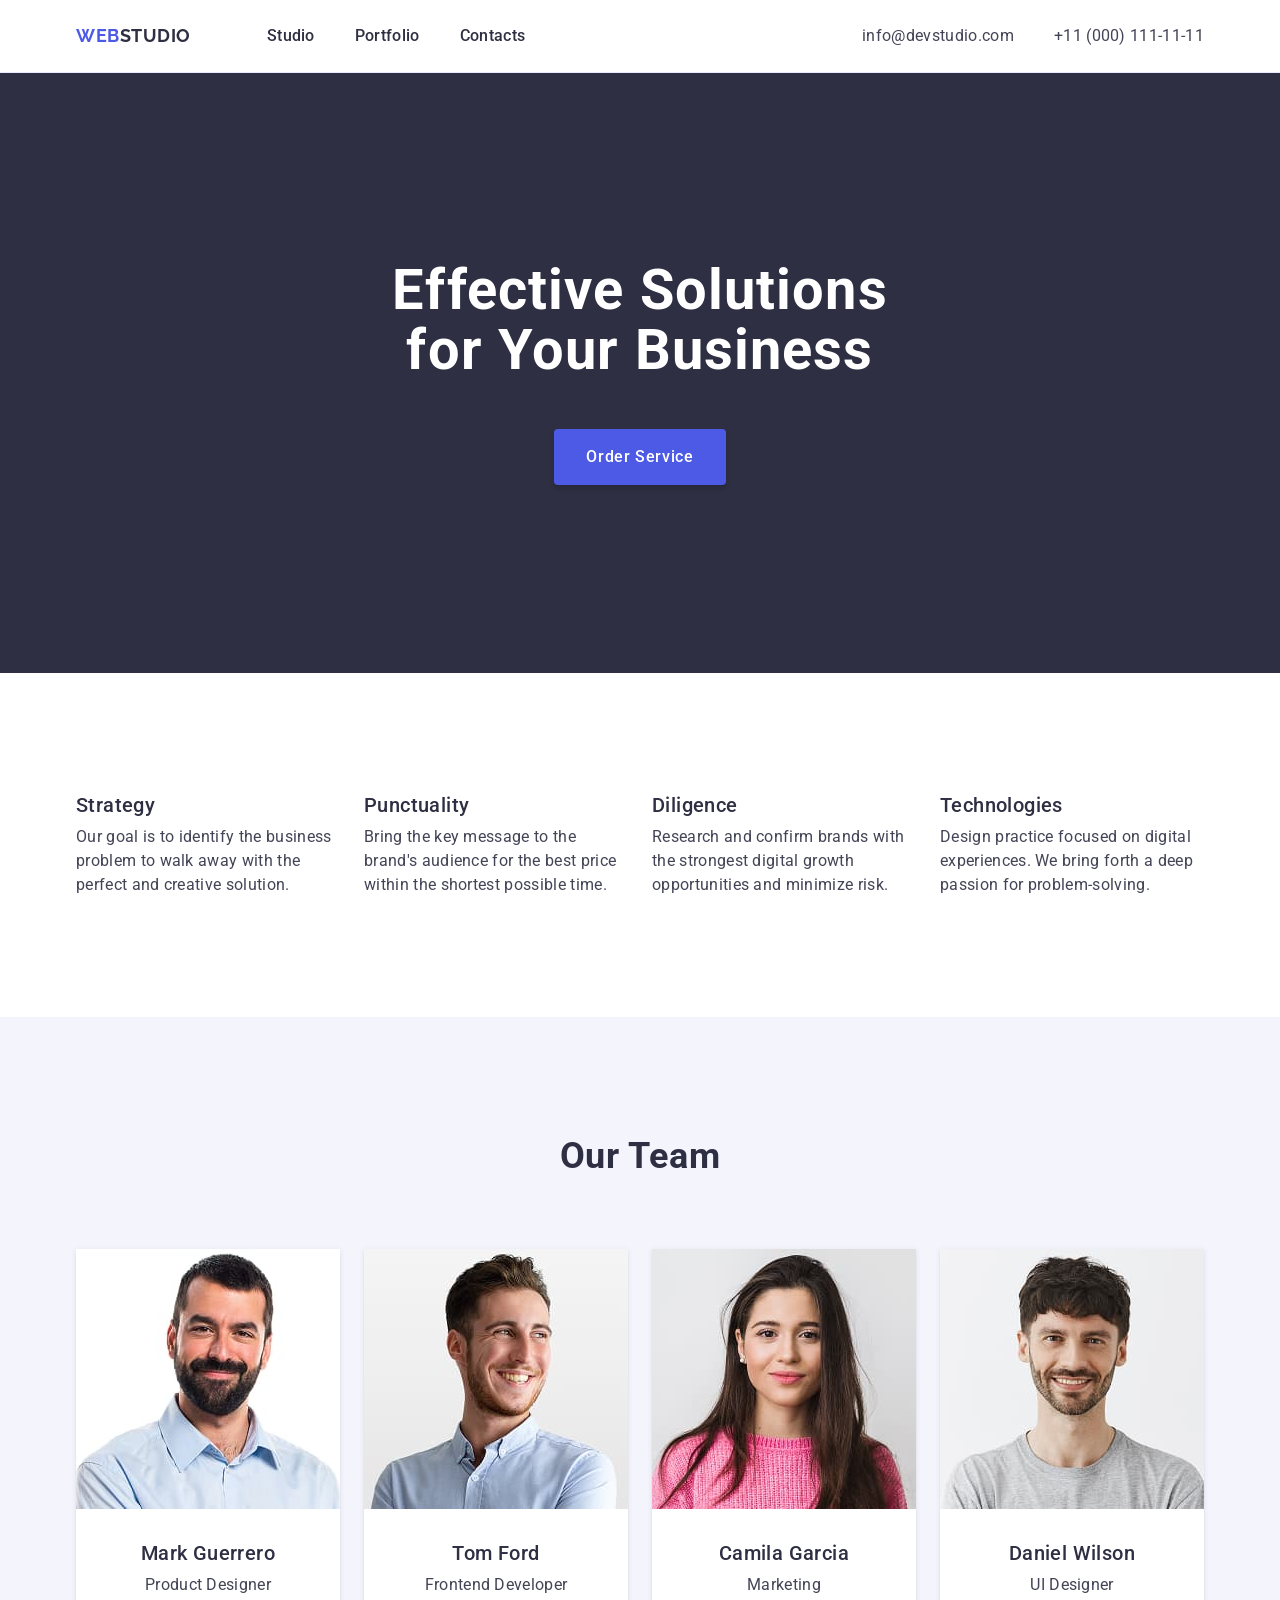
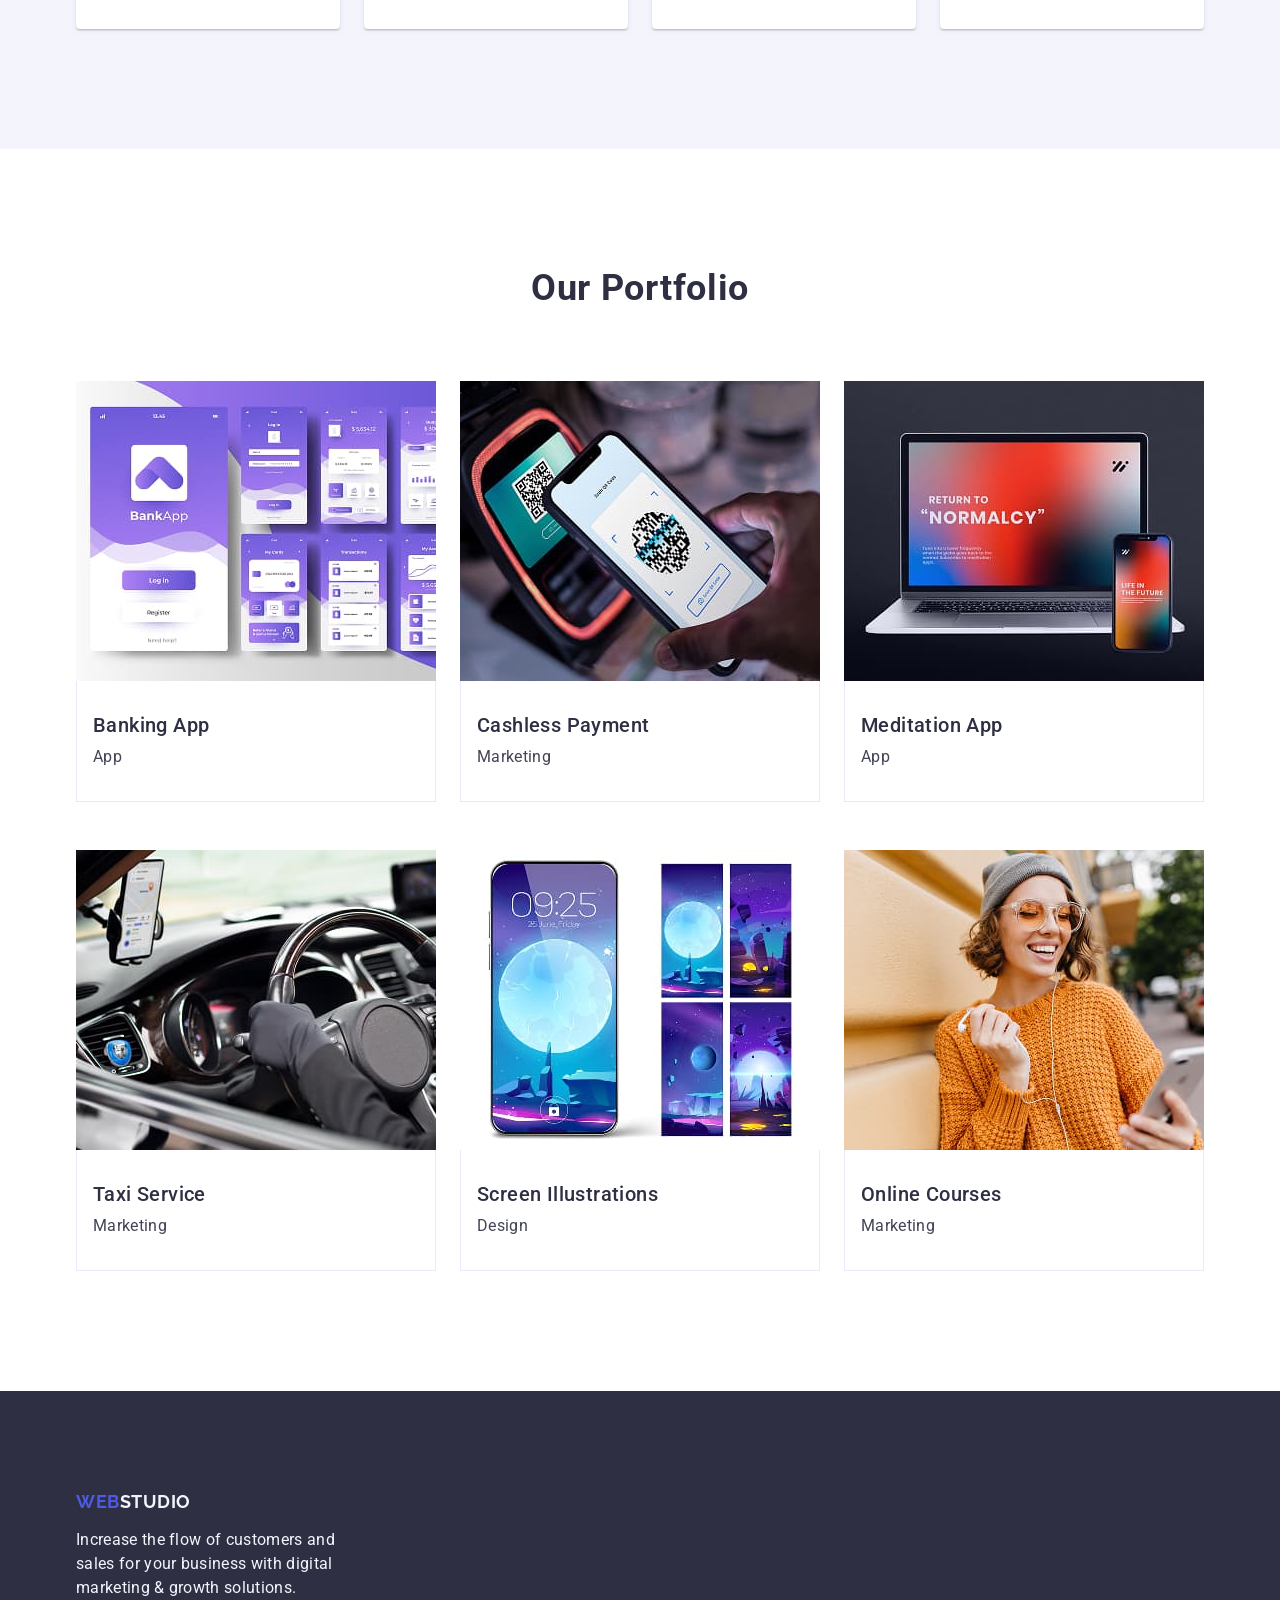
==== commit 35a959d4: "corrections" ====
--- a/index.html
+++ b/index.html
@@ -44,7 +44,7 @@
         <section class="values-section">
             <div class="container">
                 <!-- will be hidden later -->
-                <h2 class="section-title hidden">Our Values</h2>
+                <h2 class="section-title visually-hidden">Our Values</h2>
                 <ul class="values-section-list list">
                     <li class="list-item">
                         <h3 class="sub-title">Strategy</h3>
--- a/css/styles.css
+++ b/css/styles.css
@@ -55,10 +55,7 @@
 
 .container { 
     max-width: 1158px;
-    padding-top: 120px;
-    padding-bottom: 120px;
-    padding-left: 15px;
-    padding-right: 15px;
+    padding: 0 15px;
     margin-left: auto;
     margin-right: auto;
 }
@@ -101,7 +98,7 @@
     letter-spacing: 0.02em
 }
 
-.hidden {
+.visually-hidden {
     position: absolute;
     width: 1px;
     height: 1px;
@@ -123,19 +120,21 @@
     display: flex;
     align-items: center;
     justify-content: space-between;
-    padding-top: 24px;
-    padding-bottom: 24px;
 }
 
 .header-nav {
     display: flex;
     align-items: center;
-    gap: 76px;
+}
+
+.header-nav .logo {
+    margin-right: 76px;
 }
 
 .header-nav-list {
     display: flex;
     gap: 40px;
+    padding: 24px 0;
     color: var(--darkColor);
     font-weight: 500;
 }
@@ -158,22 +157,13 @@
 
 .order-section {
     background-color: var(--darkColor);
-}
-
-.order-section .container {
-    /* display: flex;
-    flex-direction: column;
-    align-items: center;
-    gap: 48px; */
-    text-align: center;
-    padding-top: 188px;
-    padding-bottom: 188px;
+    padding: 188px 0;
 }
 
 .main-title {
     margin: 0 auto;
     margin-bottom: 48px;
-    width: 496px;
+    max-width: 496px;
     color: var(--whiteBackgroundColor);
     font-weight: 700;
     font-size: 56px;
@@ -183,6 +173,9 @@
 }
 
 .order-section .button {
+    display: block;
+    min-width: 169px;
+    margin: 0 auto;
     padding: 16px 32px;
     border-radius: 4px;
     box-shadow: 0px 4px 4px rgba(0, 0, 0, 0.15);
@@ -191,7 +184,6 @@
     font-weight: 500;
     line-height: 1.5;
     letter-spacing: 0.04em;
-    vertical-align: middle;
 }
 
 .order-section .button:hover, 
@@ -201,9 +193,17 @@
 
 /* VALUES SECTION */
 
+.values-section {
+    padding: 120px 0;
+}
+
 .values-section-list {
     display: flex;
     gap: 24px;
+}
+
+.values-section-list .list-item {
+    flex-basis: calc((100% - 3 * 24px) / 4)
 }
 
 .values-section-list .sub-title {
@@ -213,6 +213,7 @@
 /* TEAM SECTION */
 
 .team-section {
+    padding: 120px 0;
     background-color: var(--lightColor);
 }
 
@@ -237,7 +238,7 @@
 
 .team-card-content {
     text-align: center;
-    padding: 32px 16px;
+    padding: 32px 0;
 }
 
 .team-card-content .sub-title {
@@ -245,6 +246,10 @@
 }
 
 /* PORTFOLIO SECTION */
+
+.portfolio-section {
+    padding: 120px 0;
+}
 
 .portfolio-section .section-title {
     margin-bottom: 72px;
@@ -274,16 +279,20 @@
 /* FOOTER */
 
 .footer {
+    padding: 100px 0;
     color: var(--lightColor);
     background-color: var(--darkColor);
 }
 
-.footer .container {
+/* .footer .container {
     display: flex;
     gap: 16px;
     flex-direction: column;
-    padding-top: 100px;
-    padding-bottom: 100px;
+} */
+
+.footer .logo {
+    display: inline-block;
+    margin-bottom: 16px;
 }
 
 .footer .text {
